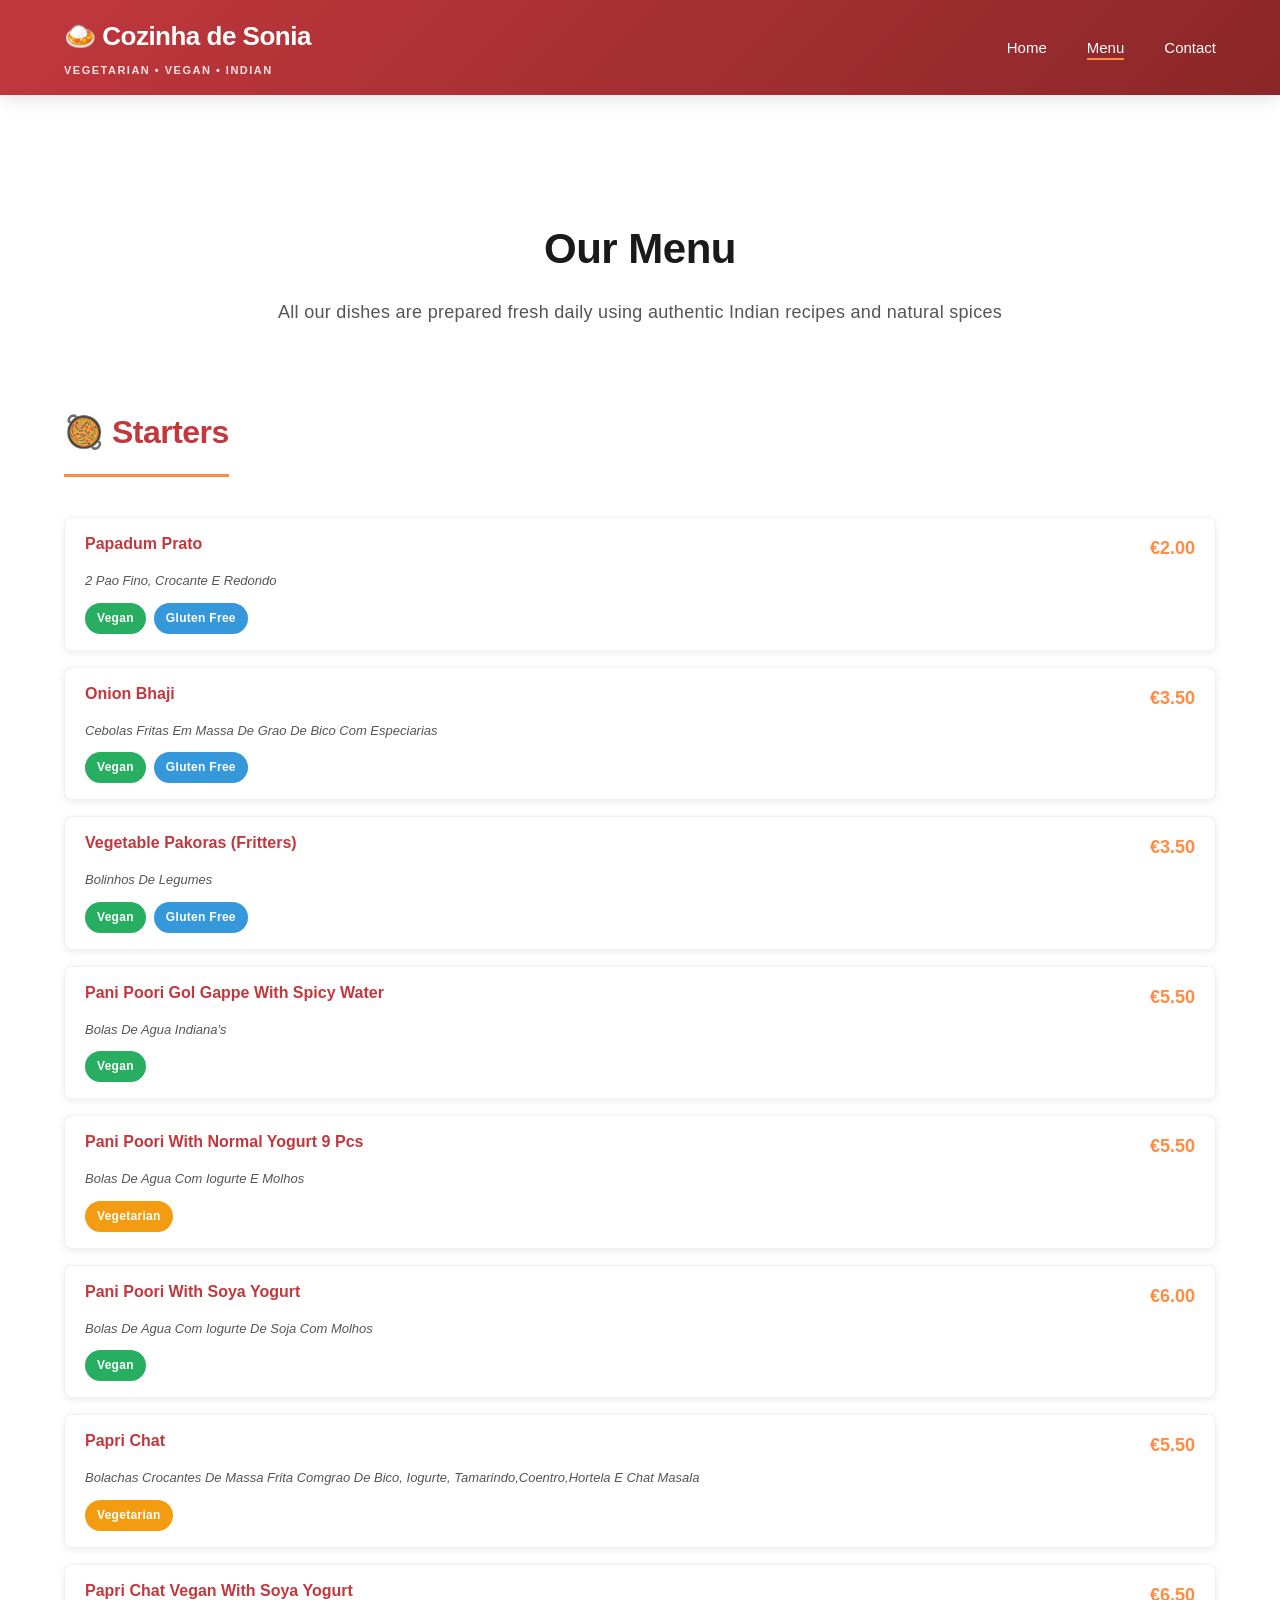
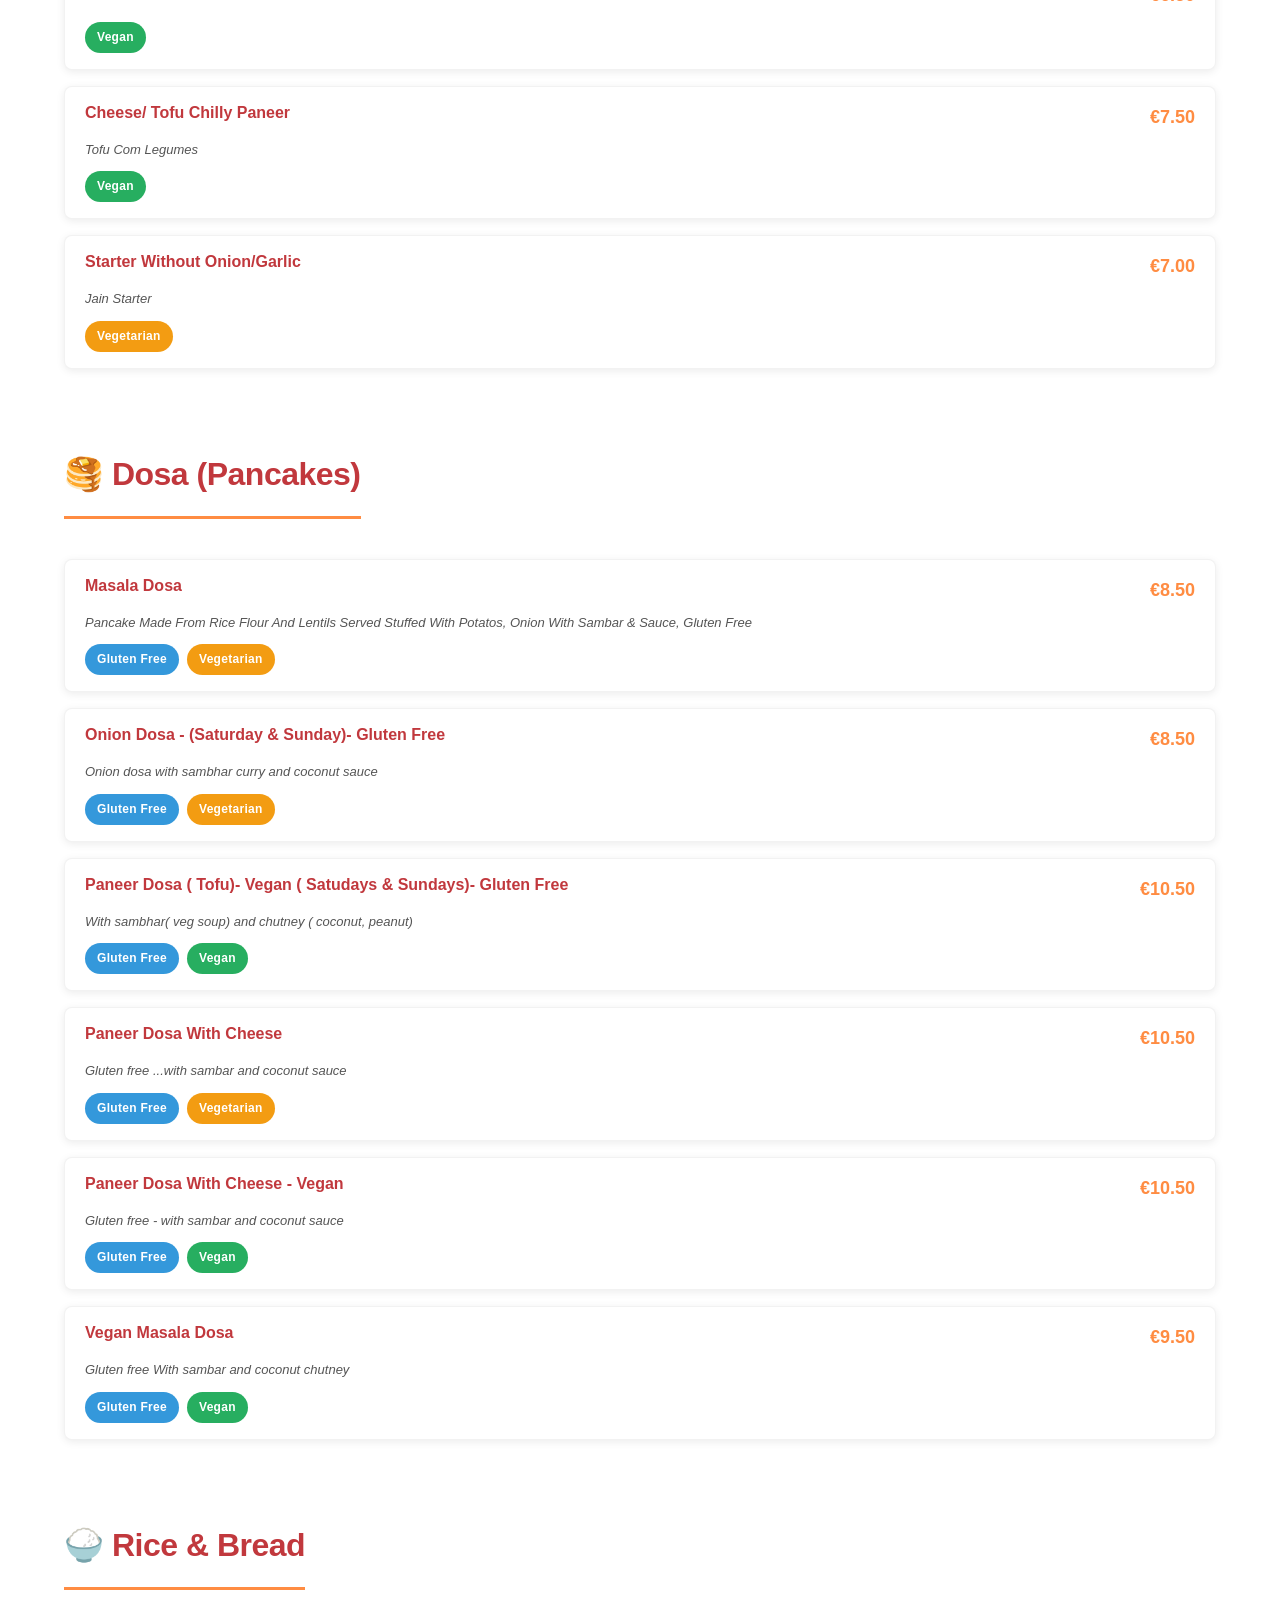
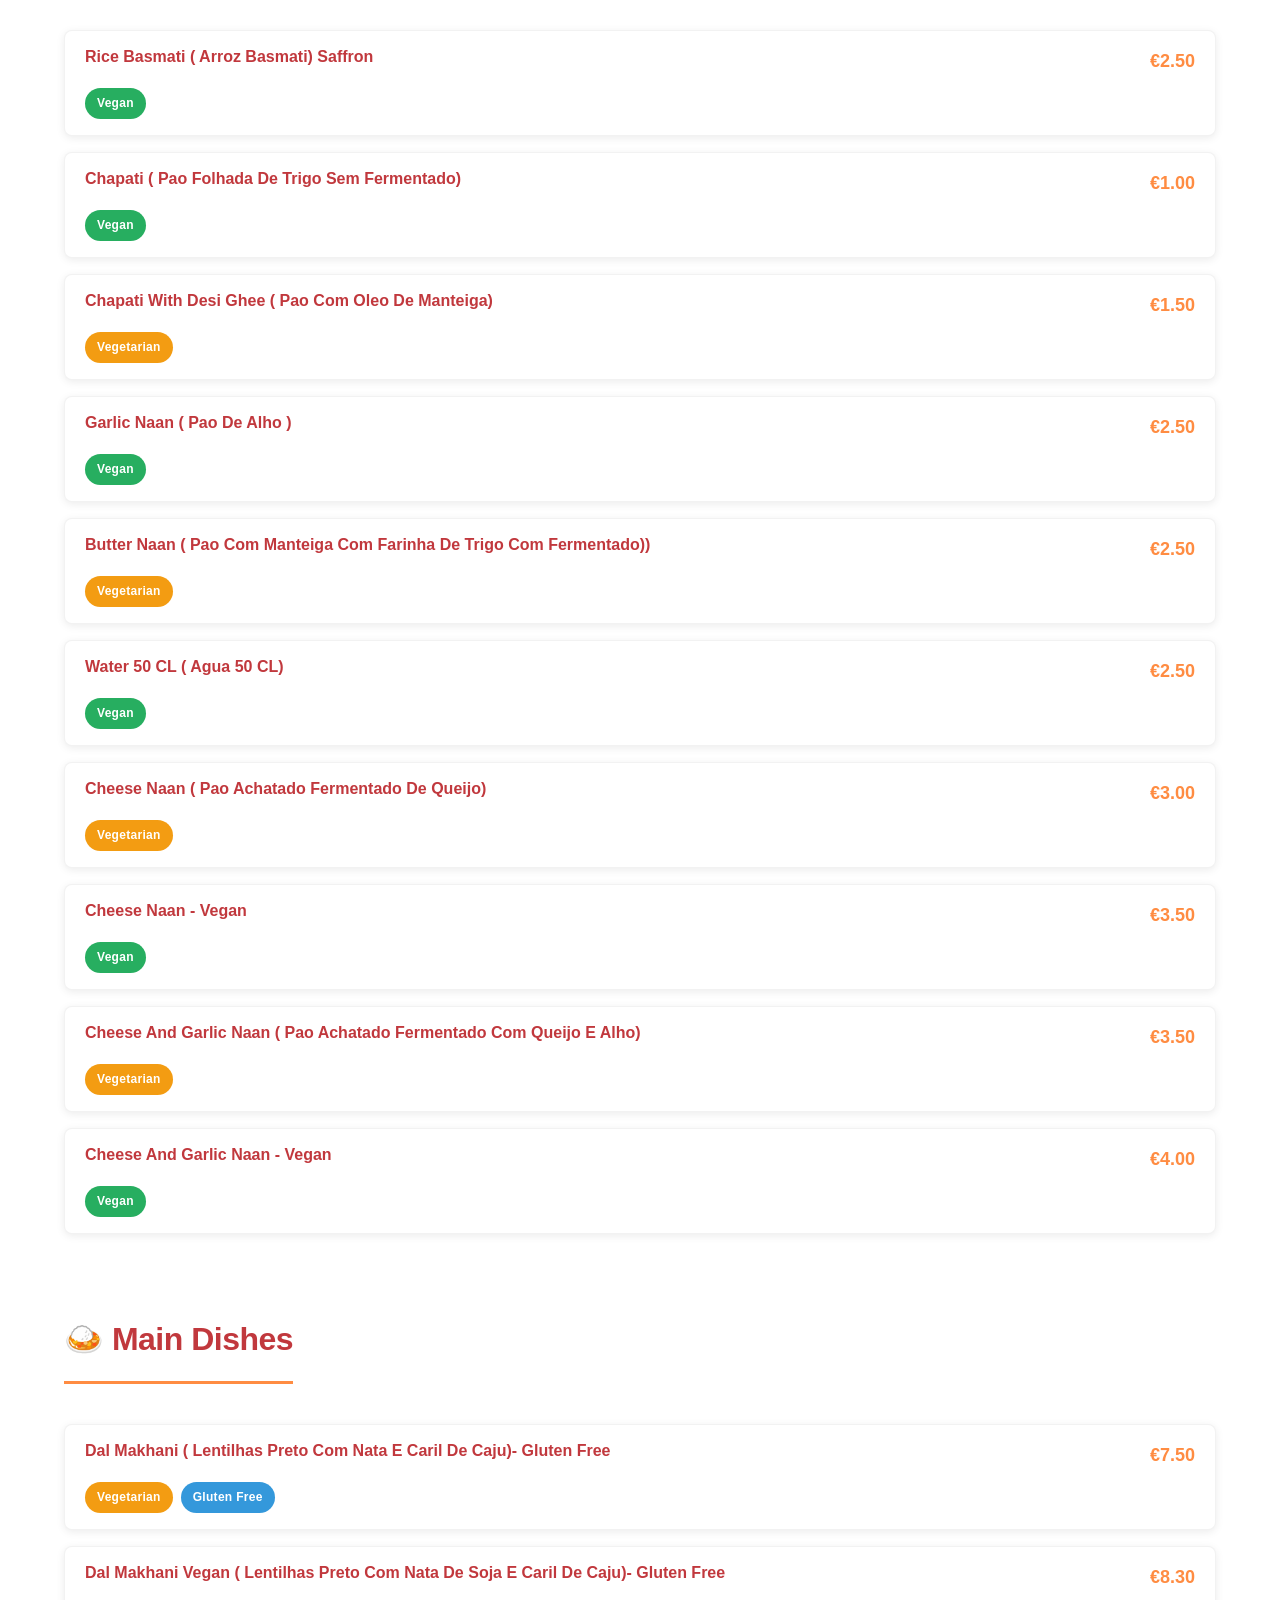
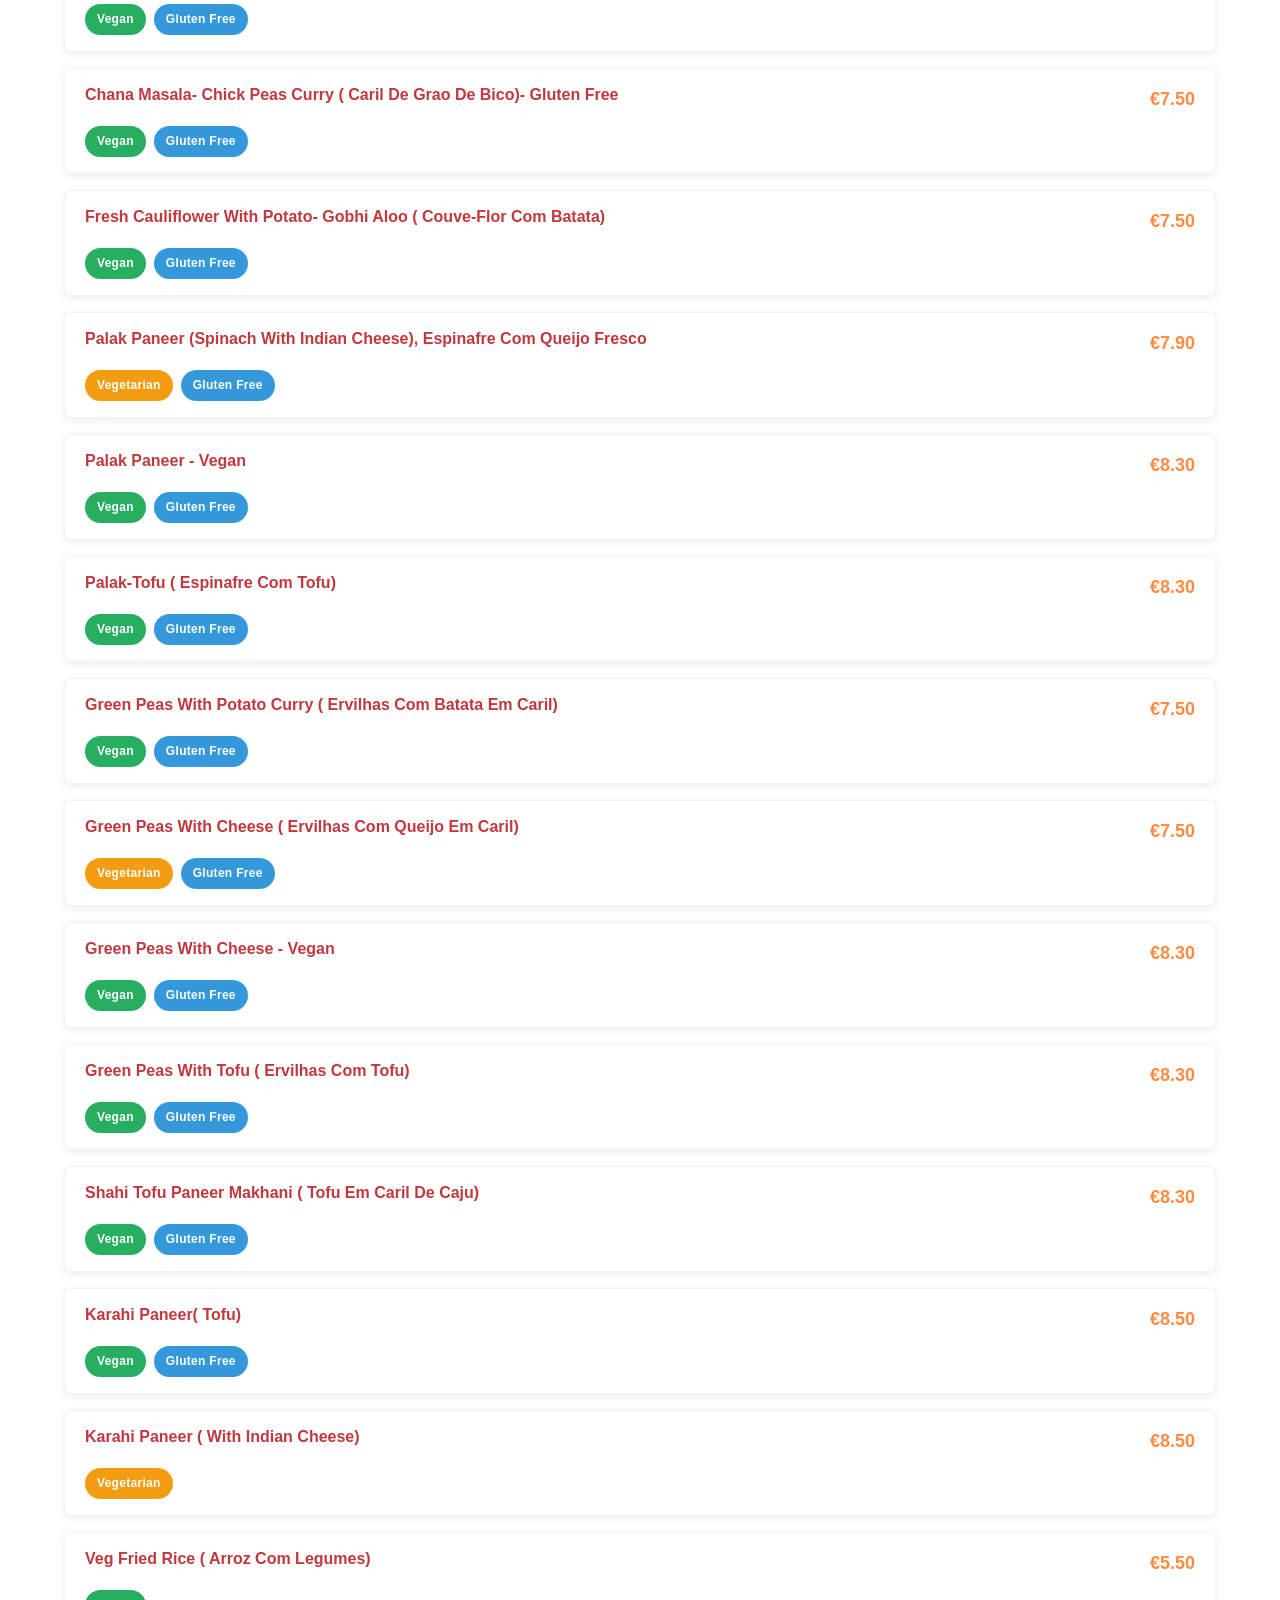
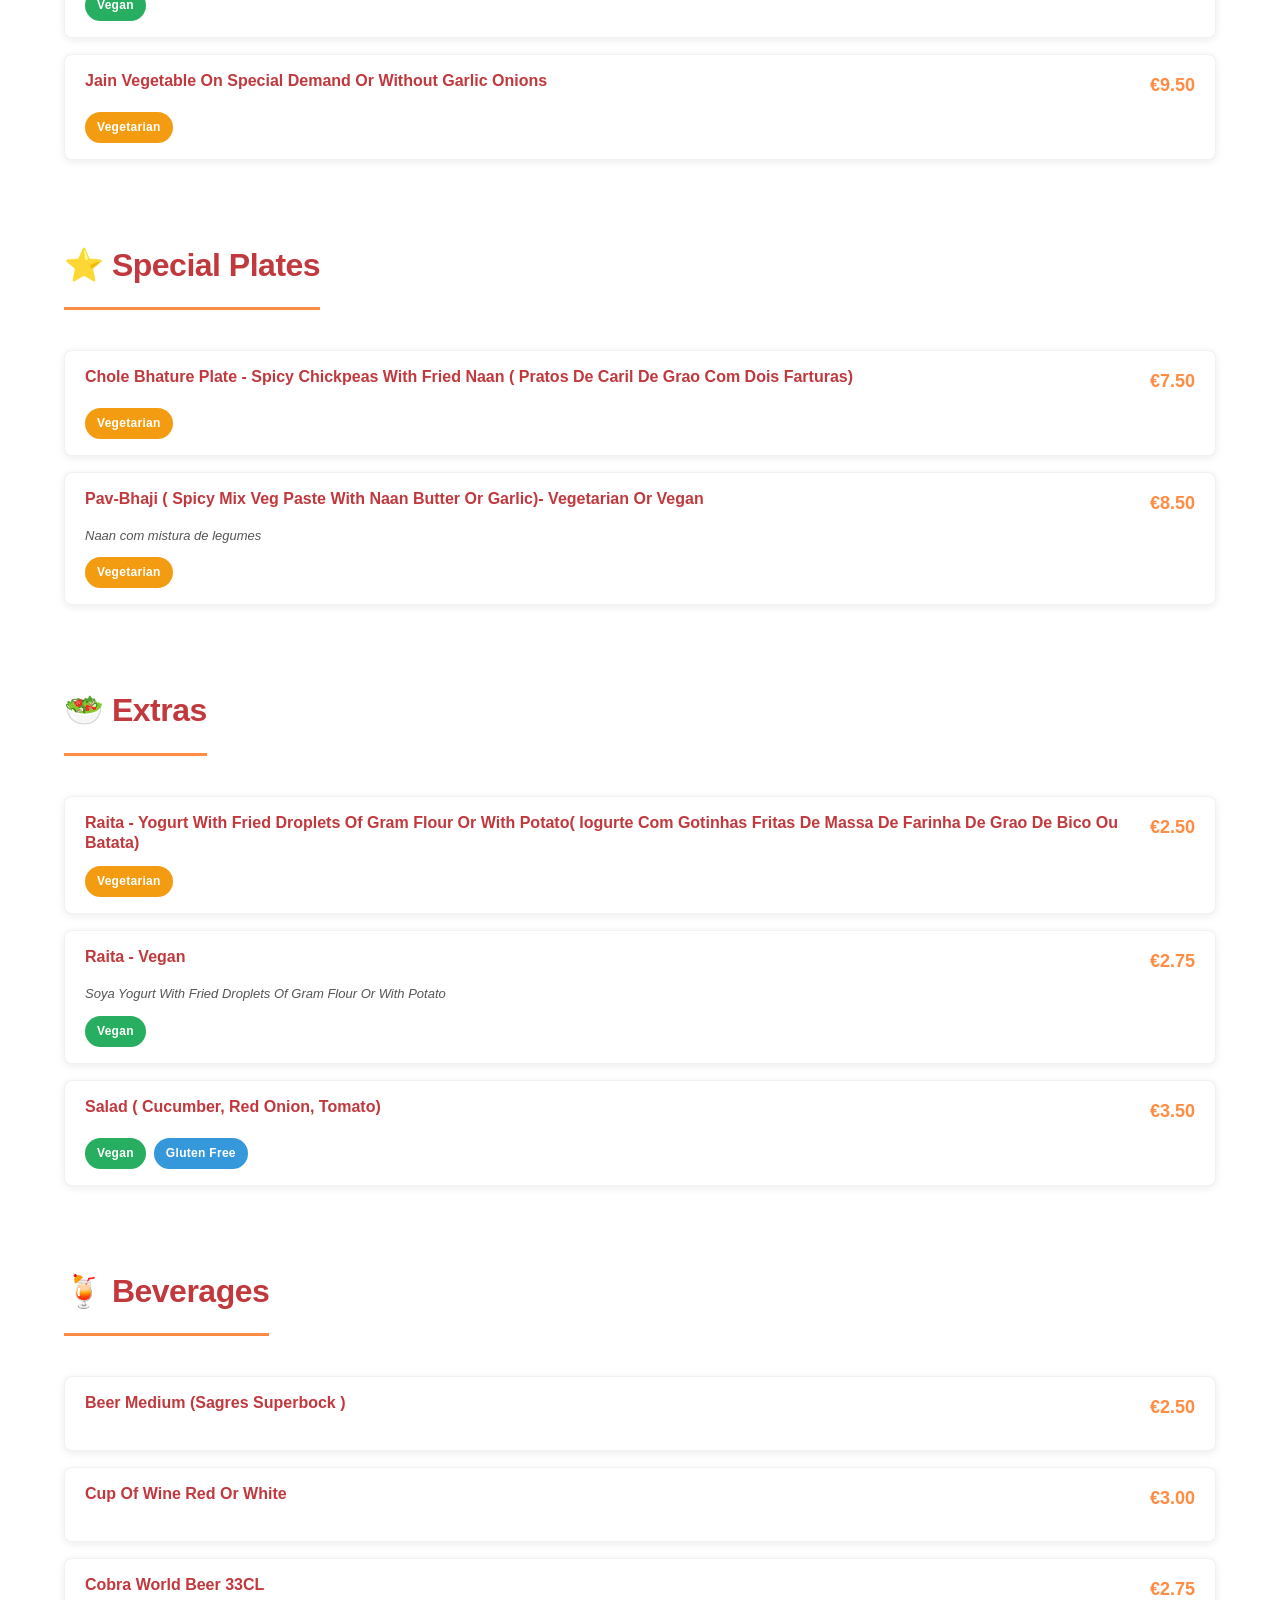
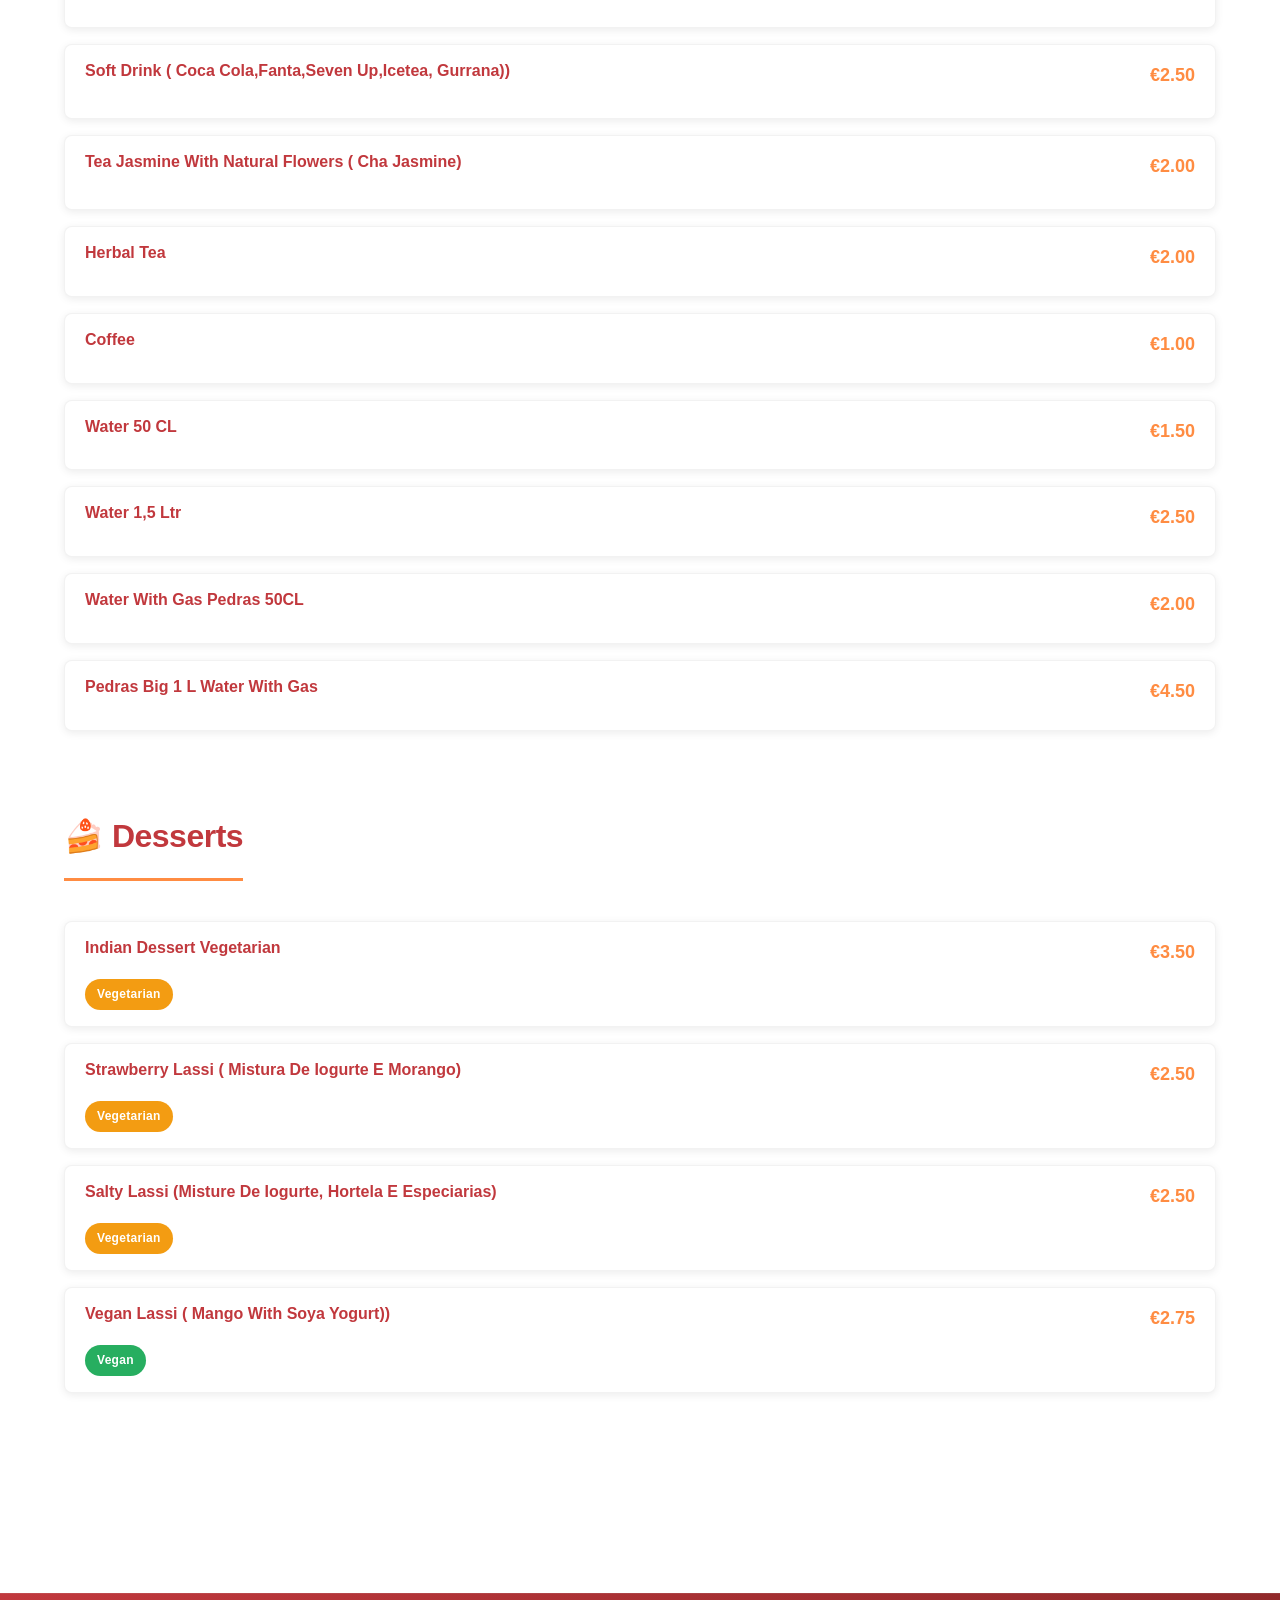
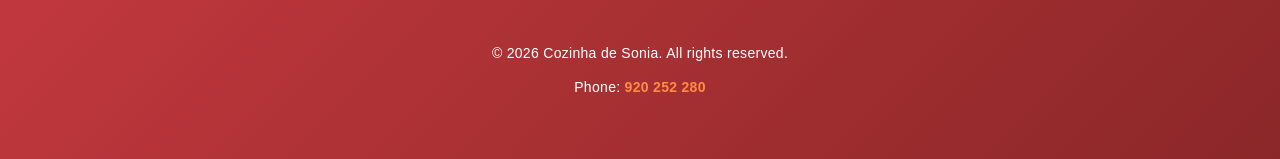
==== menu.html @ bbcf9645 "Initial commit: Cozinha de Sonia restaurant website" ====
<!DOCTYPE html>
<html lang="en">
<head>
    <meta charset="UTF-8">
    <meta name="viewport" content="width=device-width, initial-scale=1.0">
    <title>Menu - Cozinha de Sonia</title>
    <link rel="stylesheet" href="styles.css">
</head>
<body>
    <!-- Navigation -->
    <nav class="navbar">
        <div class="container">
            <div class="navbar-brand">
                <h1>🍛 Cozinha de Sonia</h1>
                <p class="tagline">Vegetarian • Vegan • Indian</p>
            </div>
            <ul class="nav-links">
                <li><a href="index.html">Home</a></li>
                <li><a href="menu.html" class="active">Menu</a></li>
                <li><a href="index.html#contact">Contact</a></li>
            </ul>
        </div>
    </nav>

    <!-- Menu Section -->
    <section class="menu-section">
        <div class="container">
            <h2>Our Menu</h2>
            <p class="menu-intro">All our dishes are prepared fresh daily using authentic Indian recipes and natural spices</p>

            <!-- Starters -->
            <div class="menu-category">
                <h3 class="category-title">🥘 Starters</h3>
                <div class="menu-items">
                    <div class="menu-item">
                        <div class="item-header">
                            <h4>Papadum Prato</h4>
                            <span class="price">€2.00</span>
                        </div>
                        <p class="description">2 Pao Fino, Crocante E Redondo</p>
                        <div class="diet-tags">
                            <span class="vegan">Vegan</span>
                            <span class="gluten">Gluten Free</span>
                        </div>
                    </div>

                    <div class="menu-item">
                        <div class="item-header">
                            <h4>Onion Bhaji</h4>
                            <span class="price">€3.50</span>
                        </div>
                        <p class="description">Cebolas Fritas Em Massa De Grao De Bico Com Especiarias</p>
                        <div class="diet-tags">
                            <span class="vegan">Vegan</span>
                            <span class="gluten">Gluten Free</span>
                        </div>
                    </div>

                    <div class="menu-item">
                        <div class="item-header">
                            <h4>Vegetable Pakoras (Fritters)</h4>
                            <span class="price">€3.50</span>
                        </div>
                        <p class="description">Bolinhos De Legumes</p>
                        <div class="diet-tags">
                            <span class="vegan">Vegan</span>
                            <span class="gluten">Gluten Free</span>
                        </div>
                    </div>

                    <div class="menu-item">
                        <div class="item-header">
                            <h4>Pani Poori Gol Gappe With Spicy Water</h4>
                            <span class="price">€5.50</span>
                        </div>
                        <p class="description">Bolas De Agua Indiana's</p>
                        <div class="diet-tags">
                            <span class="vegan">Vegan</span>
                        </div>
                    </div>

                    <div class="menu-item">
                        <div class="item-header">
                            <h4>Pani Poori With Normal Yogurt 9 Pcs</h4>
                            <span class="price">€5.50</span>
                        </div>
                        <p class="description">Bolas De Agua Com Iogurte E Molhos</p>
                        <div class="diet-tags">
                            <span class="vegetarian">Vegetarian</span>
                        </div>
                    </div>

                    <div class="menu-item">
                        <div class="item-header">
                            <h4>Pani Poori With Soya Yogurt</h4>
                            <span class="price">€6.00</span>
                        </div>
                        <p class="description">Bolas De Agua Com Iogurte De Soja Com Molhos</p>
                        <div class="diet-tags">
                            <span class="vegan">Vegan</span>
                        </div>
                    </div>

                    <div class="menu-item">
                        <div class="item-header">
                            <h4>Papri Chat</h4>
                            <span class="price">€5.50</span>
                        </div>
                        <p class="description">Bolachas Crocantes De Massa Frita Comgrao De Bico, Iogurte, Tamarindo,Coentro,Hortela E Chat Masala</p>
                        <div class="diet-tags">
                            <span class="vegetarian">Vegetarian</span>
                        </div>
                    </div>

                    <div class="menu-item">
                        <div class="item-header">
                            <h4>Papri Chat Vegan With Soya Yogurt</h4>
                            <span class="price">€6.50</span>
                        </div>
                        <p class="description"></p>
                        <div class="diet-tags">
                            <span class="vegan">Vegan</span>
                        </div>
                    </div>

                    <div class="menu-item">
                        <div class="item-header">
                            <h4>Cheese/ Tofu Chilly Paneer</h4>
                            <span class="price">€7.50</span>
                        </div>
                        <p class="description">Tofu Com Legumes</p>
                        <div class="diet-tags">
                            <span class="vegan">Vegan</span>
                        </div>
                    </div>

                    <div class="menu-item">
                        <div class="item-header">
                            <h4>Starter Without Onion/Garlic</h4>
                            <span class="price">€7.00</span>
                        </div>
                        <p class="description">Jain Starter</p>
                        <div class="diet-tags">
                            <span class="vegetarian">Vegetarian</span>
                        </div>
                    </div>
                </div>
            </div>

            <!-- Dosa Section -->
            <div class="menu-category">
                <h3 class="category-title">🥞 Dosa (Pancakes)</h3>
                <div class="menu-items">
                    <div class="menu-item">
                        <div class="item-header">
                            <h4>Masala Dosa</h4>
                            <span class="price">€8.50</span>
                        </div>
                        <p class="description">Pancake Made From Rice Flour And Lentils Served Stuffed With Potatos, Onion With Sambar & Sauce, Gluten Free</p>
                        <div class="diet-tags">
                            <span class="gluten">Gluten Free</span>
                            <span class="vegetarian">Vegetarian</span>
                        </div>
                    </div>

                    <div class="menu-item">
                        <div class="item-header">
                            <h4>Onion Dosa - (Saturday & Sunday)- Gluten Free</h4>
                            <span class="price">€8.50</span>
                        </div>
                        <p class="description">Onion dosa with sambhar curry and coconut sauce</p>
                        <div class="diet-tags">
                            <span class="gluten">Gluten Free</span>
                            <span class="vegetarian">Vegetarian</span>
                        </div>
                    </div>

                    <div class="menu-item">
                        <div class="item-header">
                            <h4>Paneer Dosa ( Tofu)- Vegan ( Satudays & Sundays)- Gluten Free</h4>
                            <span class="price">€10.50</span>
                        </div>
                        <p class="description">With sambhar( veg soup) and chutney ( coconut, peanut)</p>
                        <div class="diet-tags">
                            <span class="gluten">Gluten Free</span>
                            <span class="vegan">Vegan</span>
                        </div>
                    </div>

                    <div class="menu-item">
                        <div class="item-header">
                            <h4>Paneer Dosa With Cheese</h4>
                            <span class="price">€10.50</span>
                        </div>
                        <p class="description">Gluten free ...with sambar and coconut sauce</p>
                        <div class="diet-tags">
                            <span class="gluten">Gluten Free</span>
                            <span class="vegetarian">Vegetarian</span>
                        </div>
                    </div>

                    <div class="menu-item">
                        <div class="item-header">
                            <h4>Paneer Dosa With Cheese - Vegan</h4>
                            <span class="price">€10.50</span>
                        </div>
                        <p class="description">Gluten free - with sambar and coconut sauce</p>
                        <div class="diet-tags">
                            <span class="gluten">Gluten Free</span>
                            <span class="vegan">Vegan</span>
                        </div>
                    </div>

                    <div class="menu-item">
                        <div class="item-header">
                            <h4>Vegan Masala Dosa</h4>
                            <span class="price">€9.50</span>
                        </div>
                        <p class="description">Gluten free With sambar and coconut chutney</p>
                        <div class="diet-tags">
                            <span class="gluten">Gluten Free</span>
                            <span class="vegan">Vegan</span>
                        </div>
                    </div>
                </div>
            </div>

            <!-- Rice & Bread -->
            <div class="menu-category">
                <h3 class="category-title">🍚 Rice & Bread</h3>
                <div class="menu-items">
                    <div class="menu-item">
                        <div class="item-header">
                            <h4>Rice Basmati ( Arroz Basmati) Saffron</h4>
                            <span class="price">€2.50</span>
                        </div>
                        <p class="description"></p>
                        <div class="diet-tags">
                            <span class="vegan">Vegan</span>
                        </div>
                    </div>

                    <div class="menu-item">
                        <div class="item-header">
                            <h4>Chapati ( Pao Folhada De Trigo Sem Fermentado)</h4>
                            <span class="price">€1.00</span>
                        </div>
                        <p class="description"></p>
                        <div class="diet-tags">
                            <span class="vegan">Vegan</span>
                        </div>
                    </div>

                    <div class="menu-item">
                        <div class="item-header">
                            <h4>Chapati With Desi Ghee ( Pao Com Oleo De Manteiga)</h4>
                            <span class="price">€1.50</span>
                        </div>
                        <p class="description"></p>
                        <div class="diet-tags">
                            <span class="vegetarian">Vegetarian</span>
                        </div>
                    </div>

                    <div class="menu-item">
                        <div class="item-header">
                            <h4>Garlic Naan ( Pao De Alho )</h4>
                            <span class="price">€2.50</span>
                        </div>
                        <p class="description"></p>
                        <div class="diet-tags">
                            <span class="vegan">Vegan</span>
                        </div>
                    </div>

                    <div class="menu-item">
                        <div class="item-header">
                            <h4>Butter Naan ( Pao Com Manteiga Com Farinha De Trigo Com Fermentado))</h4>
                            <span class="price">€2.50</span>
                        </div>
                        <p class="description"></p>
                        <div class="diet-tags">
                            <span class="vegetarian">Vegetarian</span>
                        </div>
                    </div>

                    <div class="menu-item">
                        <div class="item-header">
                            <h4>Water 50 CL ( Agua 50 CL)</h4>
                            <span class="price">€2.50</span>
                        </div>
                        <p class="description"></p>
                        <div class="diet-tags">
                            <span class="vegan">Vegan</span>
                        </div>
                    </div>

                    <div class="menu-item">
                        <div class="item-header">
                            <h4>Cheese Naan ( Pao Achatado Fermentado De Queijo)</h4>
                            <span class="price">€3.00</span>
                        </div>
                        <p class="description"></p>
                        <div class="diet-tags">
                            <span class="vegetarian">Vegetarian</span>
                        </div>
                    </div>

                    <div class="menu-item">
                        <div class="item-header">
                            <h4>Cheese Naan - Vegan</h4>
                            <span class="price">€3.50</span>
                        </div>
                        <p class="description"></p>
                        <div class="diet-tags">
                            <span class="vegan">Vegan</span>
                        </div>
                    </div>

                    <div class="menu-item">
                        <div class="item-header">
                            <h4>Cheese And Garlic Naan ( Pao Achatado Fermentado Com Queijo E Alho)</h4>
                            <span class="price">€3.50</span>
                        </div>
                        <p class="description"></p>
                        <div class="diet-tags">
                            <span class="vegetarian">Vegetarian</span>
                        </div>
                    </div>

                    <div class="menu-item">
                        <div class="item-header">
                            <h4>Cheese And Garlic Naan - Vegan</h4>
                            <span class="price">€4.00</span>
                        </div>
                        <p class="description"></p>
                        <div class="diet-tags">
                            <span class="vegan">Vegan</span>
                        </div>
                    </div>
                </div>
            </div>

            <!-- Main Dishes -->
            <div class="menu-category">
                <h3 class="category-title">🍛 Main Dishes</h3>
                <div class="menu-items">
                    <div class="menu-item">
                        <div class="item-header">
                            <h4>Dal Makhani ( Lentilhas Preto Com Nata E Caril De Caju)- Gluten Free</h4>
                            <span class="price">€7.50</span>
                        </div>
                        <p class="description"></p>
                        <div class="diet-tags">
                            <span class="vegetarian">Vegetarian</span>
                            <span class="gluten">Gluten Free</span>
                        </div>
                    </div>

                    <div class="menu-item">
                        <div class="item-header">
                            <h4>Dal Makhani Vegan ( Lentilhas Preto Com Nata De Soja E Caril De Caju)- Gluten Free</h4>
                            <span class="price">€8.30</span>
                        </div>
                        <p class="description"></p>
                        <div class="diet-tags">
                            <span class="vegan">Vegan</span>
                            <span class="gluten">Gluten Free</span>
                        </div>
                    </div>

                    <div class="menu-item">
                        <div class="item-header">
                            <h4>Chana Masala- Chick Peas Curry ( Caril De Grao De Bico)- Gluten Free</h4>
                            <span class="price">€7.50</span>
                        </div>
                        <p class="description"></p>
                        <div class="diet-tags">
                            <span class="vegan">Vegan</span>
                            <span class="gluten">Gluten Free</span>
                        </div>
                    </div>

                    <div class="menu-item">
                        <div class="item-header">
                            <h4>Fresh Cauliflower With Potato- Gobhi Aloo ( Couve-Flor Com Batata)</h4>
                            <span class="price">€7.50</span>
                        </div>
                        <p class="description"></p>
                        <div class="diet-tags">
                            <span class="vegan">Vegan</span>
                            <span class="gluten">Gluten Free</span>
                        </div>
                    </div>

                    <div class="menu-item">
                        <div class="item-header">
                            <h4>Palak Paneer (Spinach With Indian Cheese), Espinafre Com Queijo Fresco</h4>
                            <span class="price">€7.90</span>
                        </div>
                        <p class="description"></p>
                        <div class="diet-tags">
                            <span class="vegetarian">Vegetarian</span>
                            <span class="gluten">Gluten Free</span>
                        </div>
                    </div>

                    <div class="menu-item">
                        <div class="item-header">
                            <h4>Palak Paneer - Vegan</h4>
                            <span class="price">€8.30</span>
                        </div>
                        <p class="description"></p>
                        <div class="diet-tags">
                            <span class="vegan">Vegan</span>
                            <span class="gluten">Gluten Free</span>
                        </div>
                    </div>

                    <div class="menu-item">
                        <div class="item-header">
                            <h4>Palak-Tofu ( Espinafre Com Tofu)</h4>
                            <span class="price">€8.30</span>
                        </div>
                        <p class="description"></p>
                        <div class="diet-tags">
                            <span class="vegan">Vegan</span>
                            <span class="gluten">Gluten Free</span>
                        </div>
                    </div>

                    <div class="menu-item">
                        <div class="item-header">
                            <h4>Green Peas With Potato Curry ( Ervilhas Com Batata Em Caril)</h4>
                            <span class="price">€7.50</span>
                        </div>
                        <p class="description"></p>
                        <div class="diet-tags">
                            <span class="vegan">Vegan</span>
                            <span class="gluten">Gluten Free</span>
                        </div>
                    </div>

                    <div class="menu-item">
                        <div class="item-header">
                            <h4>Green Peas With Cheese ( Ervilhas Com Queijo Em Caril)</h4>
                            <span class="price">€7.50</span>
                        </div>
                        <p class="description"></p>
                        <div class="diet-tags">
                            <span class="vegetarian">Vegetarian</span>
                            <span class="gluten">Gluten Free</span>
                        </div>
                    </div>

                    <div class="menu-item">
                        <div class="item-header">
                            <h4>Green Peas With Cheese - Vegan</h4>
                            <span class="price">€8.30</span>
                        </div>
                        <p class="description"></p>
                        <div class="diet-tags">
                            <span class="vegan">Vegan</span>
                            <span class="gluten">Gluten Free</span>
                        </div>
                    </div>

                    <div class="menu-item">
                        <div class="item-header">
                            <h4>Green Peas With Tofu ( Ervilhas Com Tofu)</h4>
                            <span class="price">€8.30</span>
                        </div>
                        <p class="description"></p>
                        <div class="diet-tags">
                            <span class="vegan">Vegan</span>
                            <span class="gluten">Gluten Free</span>
                        </div>
                    </div>

                    <div class="menu-item">
                        <div class="item-header">
                            <h4>Shahi Tofu Paneer Makhani ( Tofu Em Caril De Caju)</h4>
                            <span class="price">€8.30</span>
                        </div>
                        <p class="description"></p>
                        <div class="diet-tags">
                            <span class="vegan">Vegan</span>
                            <span class="gluten">Gluten Free</span>
                        </div>
                    </div>

                    <div class="menu-item">
                        <div class="item-header">
                            <h4>Karahi Paneer( Tofu)</h4>
                            <span class="price">€8.50</span>
                        </div>
                        <p class="description"></p>
                        <div class="diet-tags">
                            <span class="vegan">Vegan</span>
                            <span class="gluten">Gluten Free</span>
                        </div>
                    </div>

                    <div class="menu-item">
                        <div class="item-header">
                            <h4>Karahi Paneer ( With Indian Cheese)</h4>
                            <span class="price">€8.50</span>
                        </div>
                        <p class="description"></p>
                        <div class="diet-tags">
                            <span class="vegetarian">Vegetarian</span>
                        </div>
                    </div>

                    <div class="menu-item">
                        <div class="item-header">
                            <h4>Veg Fried Rice ( Arroz Com Legumes)</h4>
                            <span class="price">€5.50</span>
                        </div>
                        <p class="description"></p>
                        <div class="diet-tags">
                            <span class="vegan">Vegan</span>
                        </div>
                    </div>

                    <div class="menu-item">
                        <div class="item-header">
                            <h4>Jain Vegetable On Special Demand Or Without Garlic Onions</h4>
                            <span class="price">€9.50</span>
                        </div>
                        <p class="description"></p>
                        <div class="diet-tags">
                            <span class="vegetarian">Vegetarian</span>
                        </div>
                    </div>
                </div>
            </div>

            <!-- Special Plates -->
            <div class="menu-category">
                <h3 class="category-title">⭐ Special Plates</h3>
                <div class="menu-items">
                    <div class="menu-item">
                        <div class="item-header">
                            <h4>Chole Bhature Plate - Spicy Chickpeas With Fried Naan ( Pratos De Caril De Grao Com Dois Farturas)</h4>
                            <span class="price">€7.50</span>
                        </div>
                        <p class="description"></p>
                        <div class="diet-tags">
                            <span class="vegetarian">Vegetarian</span>
                        </div>
                    </div>

                    <div class="menu-item">
                        <div class="item-header">
                            <h4>Pav-Bhaji ( Spicy Mix Veg Paste With Naan Butter Or Garlic)- Vegetarian Or Vegan</h4>
                            <span class="price">€8.50</span>
                        </div>
                        <p class="description">Naan com mistura de legumes</p>
                        <div class="diet-tags">
                            <span class="vegetarian">Vegetarian</span>
                        </div>
                    </div>
                </div>
            </div>

            <!-- Extras -->
            <div class="menu-category">
                <h3 class="category-title">🥗 Extras</h3>
                <div class="menu-items">
                    <div class="menu-item">
                        <div class="item-header">
                            <h4>Raita - Yogurt With Fried Droplets Of Gram Flour Or With Potato( Iogurte Com Gotinhas Fritas De Massa De Farinha De Grao De Bico Ou Batata)</h4>
                            <span class="price">€2.50</span>
                        </div>
                        <p class="description"></p>
                        <div class="diet-tags">
                            <span class="vegetarian">Vegetarian</span>
                        </div>
                    </div>

                    <div class="menu-item">
                        <div class="item-header">
                            <h4>Raita - Vegan</h4>
                            <span class="price">€2.75</span>
                        </div>
                        <p class="description">Soya Yogurt With Fried Droplets Of Gram Flour Or With Potato</p>
                        <div class="diet-tags">
                            <span class="vegan">Vegan</span>
                        </div>
                    </div>

                    <div class="menu-item">
                        <div class="item-header">
                            <h4>Salad ( Cucumber, Red Onion, Tomato)</h4>
                            <span class="price">€3.50</span>
                        </div>
                        <p class="description"></p>
                        <div class="diet-tags">
                            <span class="vegan">Vegan</span>
                            <span class="gluten">Gluten Free</span>
                        </div>
                    </div>
                </div>
            </div>

            <!-- Beverages -->
            <div class="menu-category">
                <h3 class="category-title">🍹 Beverages</h3>
                <div class="menu-items">
                    <div class="menu-item">
                        <div class="item-header">
                            <h4>Beer Medium (Sagres Superbock )</h4>
                            <span class="price">€2.50</span>
                        </div>
                        <p class="description"></p>
                        <div class="diet-tags"></div>
                    </div>

                    <div class="menu-item">
                        <div class="item-header">
                            <h4>Cup Of Wine Red Or White</h4>
                            <span class="price">€3.00</span>
                        </div>
                        <p class="description"></p>
                        <div class="diet-tags"></div>
                    </div>

                    <div class="menu-item">
                        <div class="item-header">
                            <h4>Cobra World Beer 33CL</h4>
                            <span class="price">€2.75</span>
                        </div>
                        <div class="diet-tags"></div>
                    </div>

                    <div class="menu-item">
                        <div class="item-header">
                            <h4>Soft Drink ( Coca Cola,Fanta,Seven Up,Icetea, Gurrana))</h4>
                            <span class="price">€2.50</span>
                        </div>
                        <p class="description"></p>
                        <div class="diet-tags"></div>
                    </div>

                    <div class="menu-item">
                        <div class="item-header">
                            <h4>Tea Jasmine With Natural Flowers ( Cha Jasmine)</h4>
                            <span class="price">€2.00</span>
                        </div>
                        <p class="description"></p>
                        <div class="diet-tags"></div>
                    </div>

                    <div class="menu-item">
                        <div class="item-header">
                            <h4>Herbal Tea</h4>
                            <span class="price">€2.00</span>
                        </div>
                        <div class="diet-tags"></div>
                    </div>

                    <div class="menu-item">
                        <div class="item-header">
                            <h4>Coffee</h4>
                            <span class="price">€1.00</span>
                        </div>
                        <div class="diet-tags"></div>
                    </div>

                    <div class="menu-item">
                        <div class="item-header">
                            <h4>Water 50 CL</h4>
                            <span class="price">€1.50</span>
                        </div>
                        <div class="diet-tags"></div>
                    </div>

                    <div class="menu-item">
                        <div class="item-header">
                            <h4>Water 1,5 Ltr</h4>
                            <span class="price">€2.50</span>
                        </div>
                        <div class="diet-tags"></div>
                    </div>

                    <div class="menu-item">
                        <div class="item-header">
                            <h4>Water With Gas Pedras 50CL</h4>
                            <span class="price">€2.00</span>
                        </div>
                        <div class="diet-tags"></div>
                    </div>

                    <div class="menu-item">
                        <div class="item-header">
                            <h4>Pedras Big 1 L Water With Gas</h4>
                            <span class="price">€4.50</span>
                        </div>
                        <div class="diet-tags"></div>
                    </div>
                </div>
            </div>

            <!-- Desserts -->
            <div class="menu-category">
                <h3 class="category-title">🍰 Desserts</h3>
                <div class="menu-items">
                    <div class="menu-item">
                        <div class="item-header">
                            <h4>Indian Dessert Vegetarian</h4>
                            <span class="price">€3.50</span>
                        </div>
                        <p class="description"></p>
                        <div class="diet-tags">
                            <span class="vegetarian">Vegetarian</span>
                        </div>
                    </div>

                    <div class="menu-item">
                        <div class="item-header">
                            <h4>Strawberry Lassi ( Mistura De Iogurte E Morango)</h4>
                            <span class="price">€2.50</span>
                        </div>
                        <p class="description"></p>
                        <div class="diet-tags">
                            <span class="vegetarian">Vegetarian</span>
                        </div>
                    </div>

                    <div class="menu-item">
                        <div class="item-header">
                            <h4>Salty Lassi (Misture De Iogurte, Hortela E Especiarias)</h4>
                            <span class="price">€2.50</span>
                        </div>
                        <p class="description"></p>
                        <div class="diet-tags">
                            <span class="vegetarian">Vegetarian</span>
                        </div>
                    </div>

                    <div class="menu-item">
                        <div class="item-header">
                            <h4>Vegan Lassi ( Mango With Soya Yogurt))</h4>
                            <span class="price">€2.75</span>
                        </div>
                        <p class="description"></p>
                        <div class="diet-tags">
                            <span class="vegan">Vegan</span>
                        </div>
                    </div>
                </div>
            </div>

        </div>
    </section>

    <!-- Footer -->
    <footer class="footer">
        <div class="container">
            <p>&copy; 2026 Cozinha de Sonia. All rights reserved.</p>
            <p>Phone: <a href="tel:920252280">920 252 280</a></p>
        </div>
    </footer>
</body>
</html>
---- styles.css ----
/* Reset and General Styles */
* {
    margin: 0;
    padding: 0;
    box-sizing: border-box;
}

:root {
    --primary-color: #c1383d;
    --primary-dark: #8b2728;
    --secondary-color: #ff8c42;
    --accent-color: #2ecc71;
    --text-dark: #1a1a1a;
    --text-light: #555;
    --bg-light: #fafafa;
    --bg-dark: #f0f0f0;
    --vegan-color: #27ae60;
    --vegetarian-color: #f39c12;
    --gluten-color: #3498db;
    --white: #ffffff;
    --shadow-sm: 0 2px 8px rgba(0, 0, 0, 0.08);
    --shadow-md: 0 4px 16px rgba(0, 0, 0, 0.12);
    --shadow-lg: 0 8px 24px rgba(0, 0, 0, 0.15);
}

html {
    scroll-behavior: smooth;
}

body {
    font-family: 'Inter', -apple-system, BlinkMacSystemFont, 'Segoe UI', sans-serif;
    color: var(--text-dark);
    line-height: 1.6;
    background: var(--white);
}

.container {
    max-width: 1200px;
    margin: 0 auto;
    padding: 0 24px;
}

/* Navigation Bar */
.navbar {
    background: linear-gradient(135deg, var(--primary-color) 0%, var(--primary-dark) 100%);
    color: var(--white);
    padding: 16px 0;
    position: sticky;
    top: 0;
    z-index: 100;
    box-shadow: var(--shadow-md);
    backdrop-filter: blur(10px);
}

.navbar .container {
    display: flex;
    justify-content: space-between;
    align-items: center;
}

.navbar-brand h1 {
    font-size: 26px;
    font-weight: 700;
    margin-bottom: 4px;
    letter-spacing: -0.5px;
}

.navbar-brand .tagline {
    font-size: 11px;
    font-weight: 600;
    letter-spacing: 1.5px;
    text-transform: uppercase;
    opacity: 0.85;
}

.nav-links {
    display: flex;
    list-style: none;
    gap: 40px;
}

.nav-links a {
    color: var(--white);
    text-decoration: none;
    font-weight: 500;
    font-size: 15px;
    transition: all 0.3s cubic-bezier(0.4, 0, 0.2, 1);
    position: relative;
}

.nav-links a::after {
    content: '';
    position: absolute;
    bottom: -4px;
    left: 0;
    width: 0;
    height: 2px;
    background: var(--secondary-color);
    transition: width 0.3s cubic-bezier(0.4, 0, 0.2, 1);
}

.nav-links a:hover::after,
.nav-links a.active::after {
    width: 100%;
}

/* Hero Section */
.hero {
    background: linear-gradient(135deg, var(--primary-dark) 0%, var(--primary-color) 100%);
    color: var(--white);
    padding: 140px 24px;
    text-align: center;
    margin-bottom: 80px;
    position: relative;
    overflow: hidden;
}

.hero::before {
    content: '';
    position: absolute;
    top: -50%;
    right: -10%;
    width: 500px;
    height: 500px;
    background: radial-gradient(circle, rgba(255, 140, 66, 0.1) 0%, transparent 70%);
    border-radius: 50%;
}

.hero::after {
    content: '';
    position: absolute;
    bottom: -30%;
    left: -5%;
    width: 400px;
    height: 400px;
    background: radial-gradient(circle, rgba(255, 140, 66, 0.08) 0%, transparent 70%);
    border-radius: 50%;
}

.hero-content {
    position: relative;
    z-index: 1;
}

.hero-content h2 {
    font-size: 56px;
    margin-bottom: 16px;
    font-weight: 800;
    letter-spacing: -1px;
    line-height: 1.2;
}

.hero-content p {
    font-size: 20px;
    margin-bottom: 40px;
    opacity: 0.95;
    font-weight: 300;
    letter-spacing: 0.5px;
}

/* Buttons */
.btn {
    display: inline-block;
    padding: 14px 36px;
    border-radius: 8px;
    text-decoration: none;
    font-weight: 600;
    transition: all 0.3s cubic-bezier(0.4, 0, 0.2, 1);
    border: none;
    cursor: pointer;
    font-size: 15px;
    letter-spacing: 0.3px;
    box-shadow: 0 2px 8px rgba(0, 0, 0, 0.12);
}

.btn:hover {
    transform: translateY(-2px);
    box-shadow: var(--shadow-lg);
}

.btn-primary {
    background: linear-gradient(135deg, var(--secondary-color) 0%, #ff7a1f 100%);
    color: var(--white);
}

.btn-primary:hover {
    background: linear-gradient(135deg, #ff7a1f 0%, #ff6a00 100%);
}

.btn-secondary {
    background: linear-gradient(135deg, var(--primary-color) 0%, var(--primary-dark) 100%);
    color: var(--white);
}

.btn-secondary:hover {
    background: linear-gradient(135deg, var(--primary-dark) 0%, #6b1a1f 100%);
}

/* About Section */
.about {
    background: var(--white);
    padding: 120px 0;
    margin-bottom: 80px;
}

.about h2 {
    text-align: center;
    font-size: 42px;
    margin-bottom: 60px;
    color: var(--text-dark);
    font-weight: 800;
    letter-spacing: -0.5px;
}

.about-content {
    display: grid;
    grid-template-columns: 1fr 1fr;
    gap: 60px;
    align-items: center;
}

.about-text p {
    margin-bottom: 24px;
    font-size: 16px;
    line-height: 1.9;
    color: var(--text-light);
}

.about-text p:first-child {
    font-size: 18px;
    font-weight: 600;
    color: var(--primary-color);
}

.about-features {
    display: flex;
    flex-direction: column;
    gap: 20px;
}

.feature {
    background: linear-gradient(135deg, var(--bg-light) 0%, var(--bg-dark) 100%);
    padding: 32px;
    border-radius: 12px;
    text-align: center;
    box-shadow: var(--shadow-sm);
    transition: all 0.3s cubic-bezier(0.4, 0, 0.2, 1);
    border: 1px solid rgba(193, 56, 61, 0.1);
}

.feature:hover {
    transform: translateY(-8px);
    box-shadow: var(--shadow-lg);
    background: linear-gradient(135deg, var(--white) 0%, var(--bg-light) 100%);
    border-color: var(--secondary-color);
}

.feature-icon {
    font-size: 48px;
    display: block;
    margin-bottom: 16px;
}

.feature h3 {
    color: var(--primary-color);
    margin-bottom: 10px;
    font-size: 18px;
    font-weight: 700;
}

.feature p {
    font-size: 14px;
    color: var(--text-light);
    line-height: 1.6;
}

/* Location Section */
.location {
    padding: 120px 0;
    background: linear-gradient(135deg, rgba(193, 56, 61, 0.02) 0%, rgba(255, 140, 66, 0.02) 100%);
}

.location h2 {
    text-align: center;
    font-size: 42px;
    margin-bottom: 60px;
    color: var(--text-dark);
    font-weight: 800;
    letter-spacing: -0.5px;
}

.location-content {
    display: grid;
    grid-template-columns: 1fr 1fr;
    gap: 50px;
    align-items: start;
}

.map-container {
    border-radius: 12px;
    overflow: hidden;
    box-shadow: var(--shadow-lg);
}

.contact-info {
    background: var(--white);
    padding: 48px;
    border-radius: 12px;
    box-shadow: var(--shadow-md);
    border-left: 4px solid var(--secondary-color);
}

.contact-info h3 {
    color: var(--primary-color);
    margin-bottom: 32px;
    font-size: 28px;
    font-weight: 700;
}

.contact-info p {
    margin-bottom: 20px;
    font-size: 16px;
    line-height: 1.9;
    color: var(--text-dark);
}

.contact-info strong {
    color: var(--primary-color);
    font-weight: 600;
}

.contact-info a {
    color: var(--secondary-color);
    text-decoration: none;
    font-weight: 600;
    transition: all 0.3s cubic-bezier(0.4, 0, 0.2, 1);
}

.contact-info a:hover {
    color: var(--primary-color);
    text-decoration: underline;
}

.social-links {
    margin-top: 40px;
}

/* Menu Section */
.menu-section {
    padding: 120px 0;
    background: var(--white);
}

.menu-section > .container > h2 {
    text-align: center;
    font-size: 42px;
    margin-bottom: 16px;
    color: var(--text-dark);
    font-weight: 800;
    letter-spacing: -0.5px;
}

.menu-intro {
    text-align: center;
    color: var(--text-light);
    margin-bottom: 80px;
    font-size: 18px;
    font-weight: 300;
    letter-spacing: 0.3px;
}

.menu-category {
    margin-bottom: 80px;
}

.category-title {
    font-size: 32px;
    color: var(--primary-color);
    margin-bottom: 40px;
    padding-bottom: 16px;
    border-bottom: 3px solid var(--secondary-color);
    display: inline-block;
    font-weight: 700;
    letter-spacing: -0.5px;
}

.menu-items {
    display: grid;
    grid-template-columns: 1fr;
    gap: 16px;
}

.menu-item {
    background: var(--white);
    padding: 16px 20px;
    border-radius: 8px;
    box-shadow: var(--shadow-sm);
    transition: all 0.3s cubic-bezier(0.4, 0, 0.2, 1);
    border: 1px solid rgba(0, 0, 0, 0.05);
}

.menu-item:hover {
    transform: translateY(-6px);
    box-shadow: var(--shadow-lg);
    border-color: var(--secondary-color);
}

.item-header {
    display: flex;
    justify-content: space-between;
    align-items: start;
    margin-bottom: 8px;
    gap: 12px;
}

.item-header h4 {
    flex: 1;
    font-size: 16px;
    color: var(--primary-color);
    margin-right: 10px;
    font-weight: 700;
    line-height: 1.3;
}

.price {
    font-size: 18px;
    font-weight: 800;
    color: var(--secondary-color);
    white-space: nowrap;
}

.description {
    font-size: 13px;
    color: var(--text-light);
    margin-bottom: 12px;
    font-style: italic;
    line-height: 1.5;
}

.diet-tags {
    display: flex;
    gap: 8px;
    flex-wrap: wrap;
}

.diet-tags span {
    font-size: 12px;
    padding: 6px 12px;
    border-radius: 20px;
    font-weight: 600;
    color: var(--white);
    letter-spacing: 0.3px;
}

.vegan {
    background: var(--vegan-color);
}

.vegetarian {
    background: var(--vegetarian-color);
}

.gluten {
    background: var(--gluten-color);
}

/* Footer */
.footer {
    background: linear-gradient(135deg, var(--primary-color) 0%, var(--primary-dark) 100%);
    color: var(--white);
    text-align: center;
    padding: 48px 0;
    margin-top: 0;
    border-top: 1px solid rgba(255, 255, 255, 0.1);
}

.footer p {
    margin-bottom: 12px;
    font-size: 14px;
    font-weight: 300;
    letter-spacing: 0.3px;
}

.footer a {
    color: var(--secondary-color);
    text-decoration: none;
    font-weight: 600;
    transition: all 0.3s cubic-bezier(0.4, 0, 0.2, 1);
}

.footer a:hover {
    color: var(--white);
}

/* Responsive Design */
@media (max-width: 768px) {
    .navbar .container {
        flex-direction: column;
        gap: 16px;
    }

    .nav-links {
        gap: 20px;
        font-size: 14px;
    }

    .navbar-brand h1 {
        font-size: 20px;
    }

    .hero {
        padding: 80px 20px;
    }

    .hero-content h2 {
        font-size: 36px;
    }

    .hero-content p {
        font-size: 16px;
    }

    .about-content {
        grid-template-columns: 1fr;
    }

    .location-content {
        grid-template-columns: 1fr;
    }

    .menu-items {
        grid-template-columns: 1fr;
    }

    .about h2,
    .location h2,
    .menu-section > .container > h2 {
        font-size: 32px;
    }

    .category-title {
        font-size: 24px;
    }

    .contact-info {
        padding: 32px 24px;
    }
}

@media (max-width: 480px) {
    .navbar-brand h1 {
        font-size: 18px;
    }

    .navbar-brand .tagline {
        font-size: 9px;
        letter-spacing: 1px;
    }

    .nav-links {
        gap: 12px;
        font-size: 12px;
    }

    .hero {
        padding: 60px 16px;
        margin-bottom: 50px;
    }

    .hero-content h2 {
        font-size: 26px;
    }

    .hero-content p {
        font-size: 14px;
    }

    .menu-item {
        padding: 20px;
    }

    .item-header {
        flex-direction: column;
    }

    .price {
        margin-top: 8px;
    }

    .about,
    .location,
    .menu-section {
        padding: 60px 0;
    }

    .about h2,
    .location h2,
    .menu-section > .container > h2 {
        font-size: 24px;
        margin-bottom: 40px;
    }

    .category-title {
        font-size: 20px;
    }
}
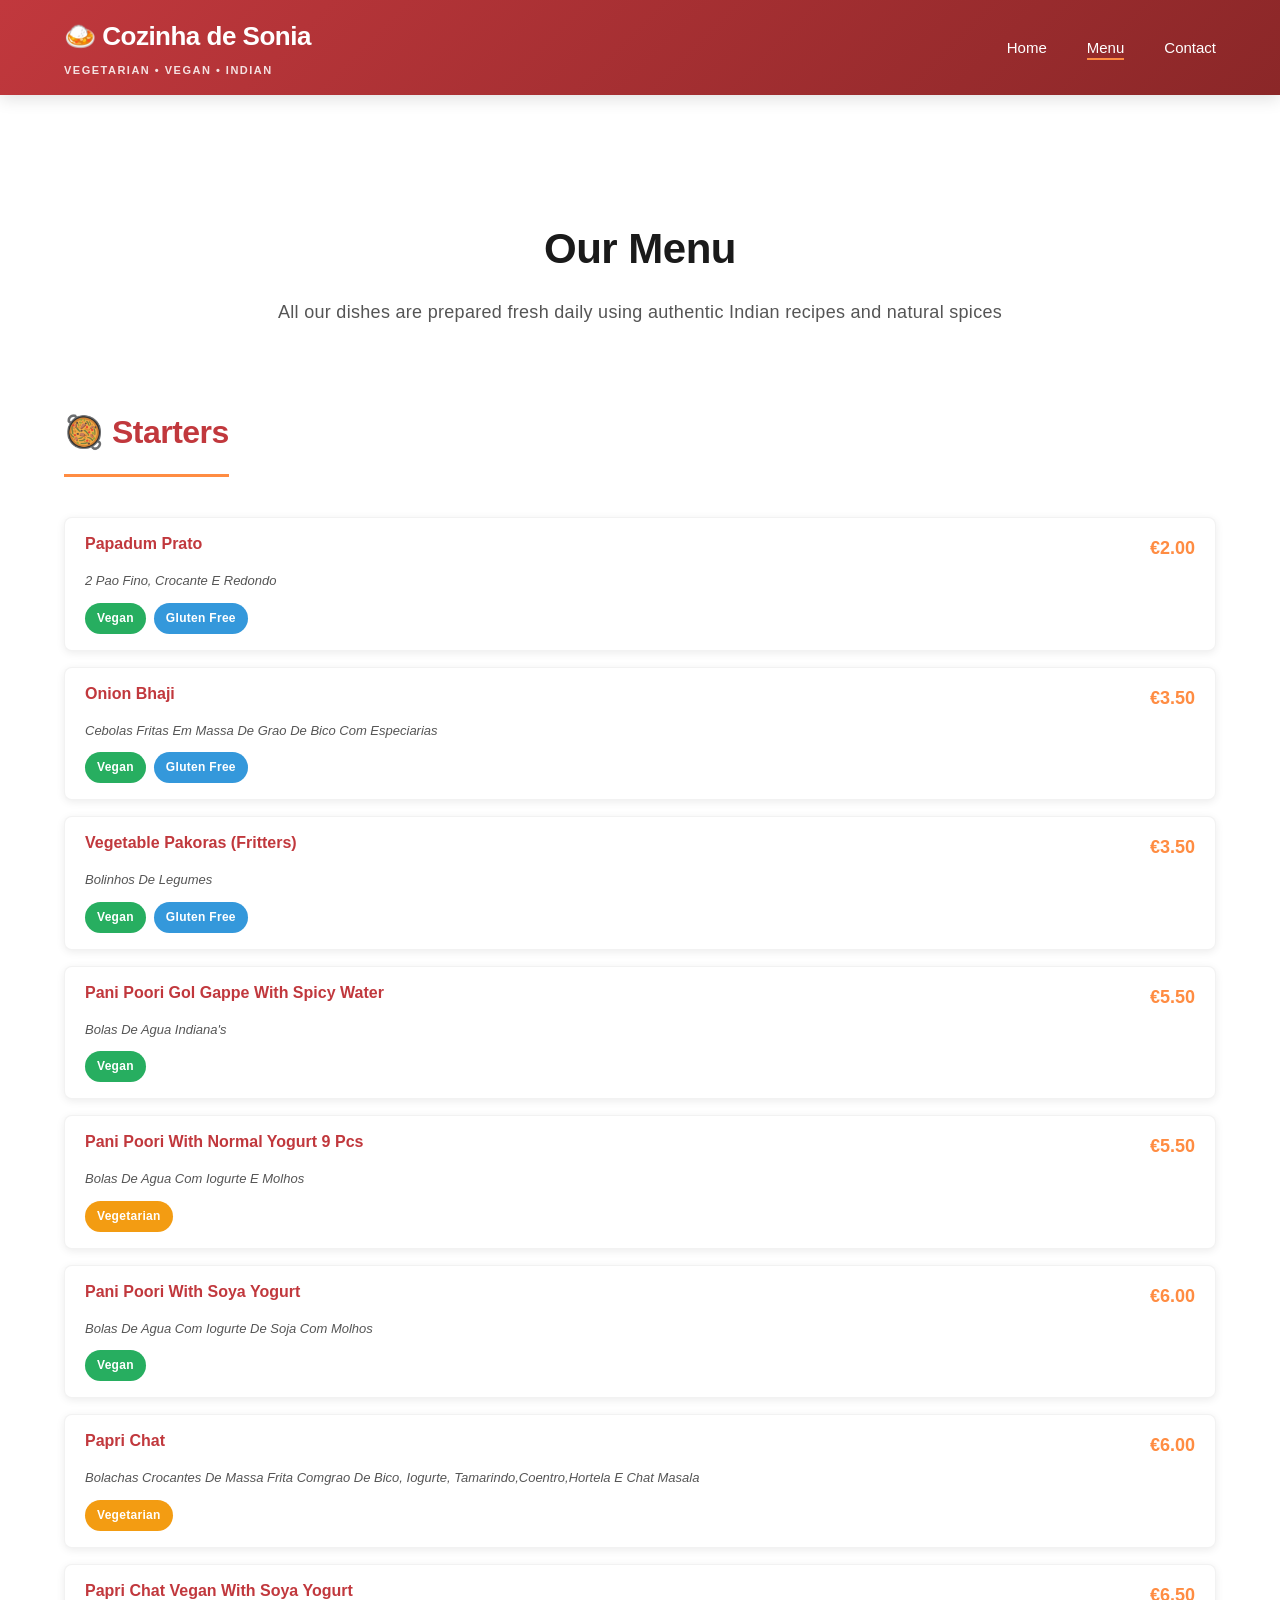
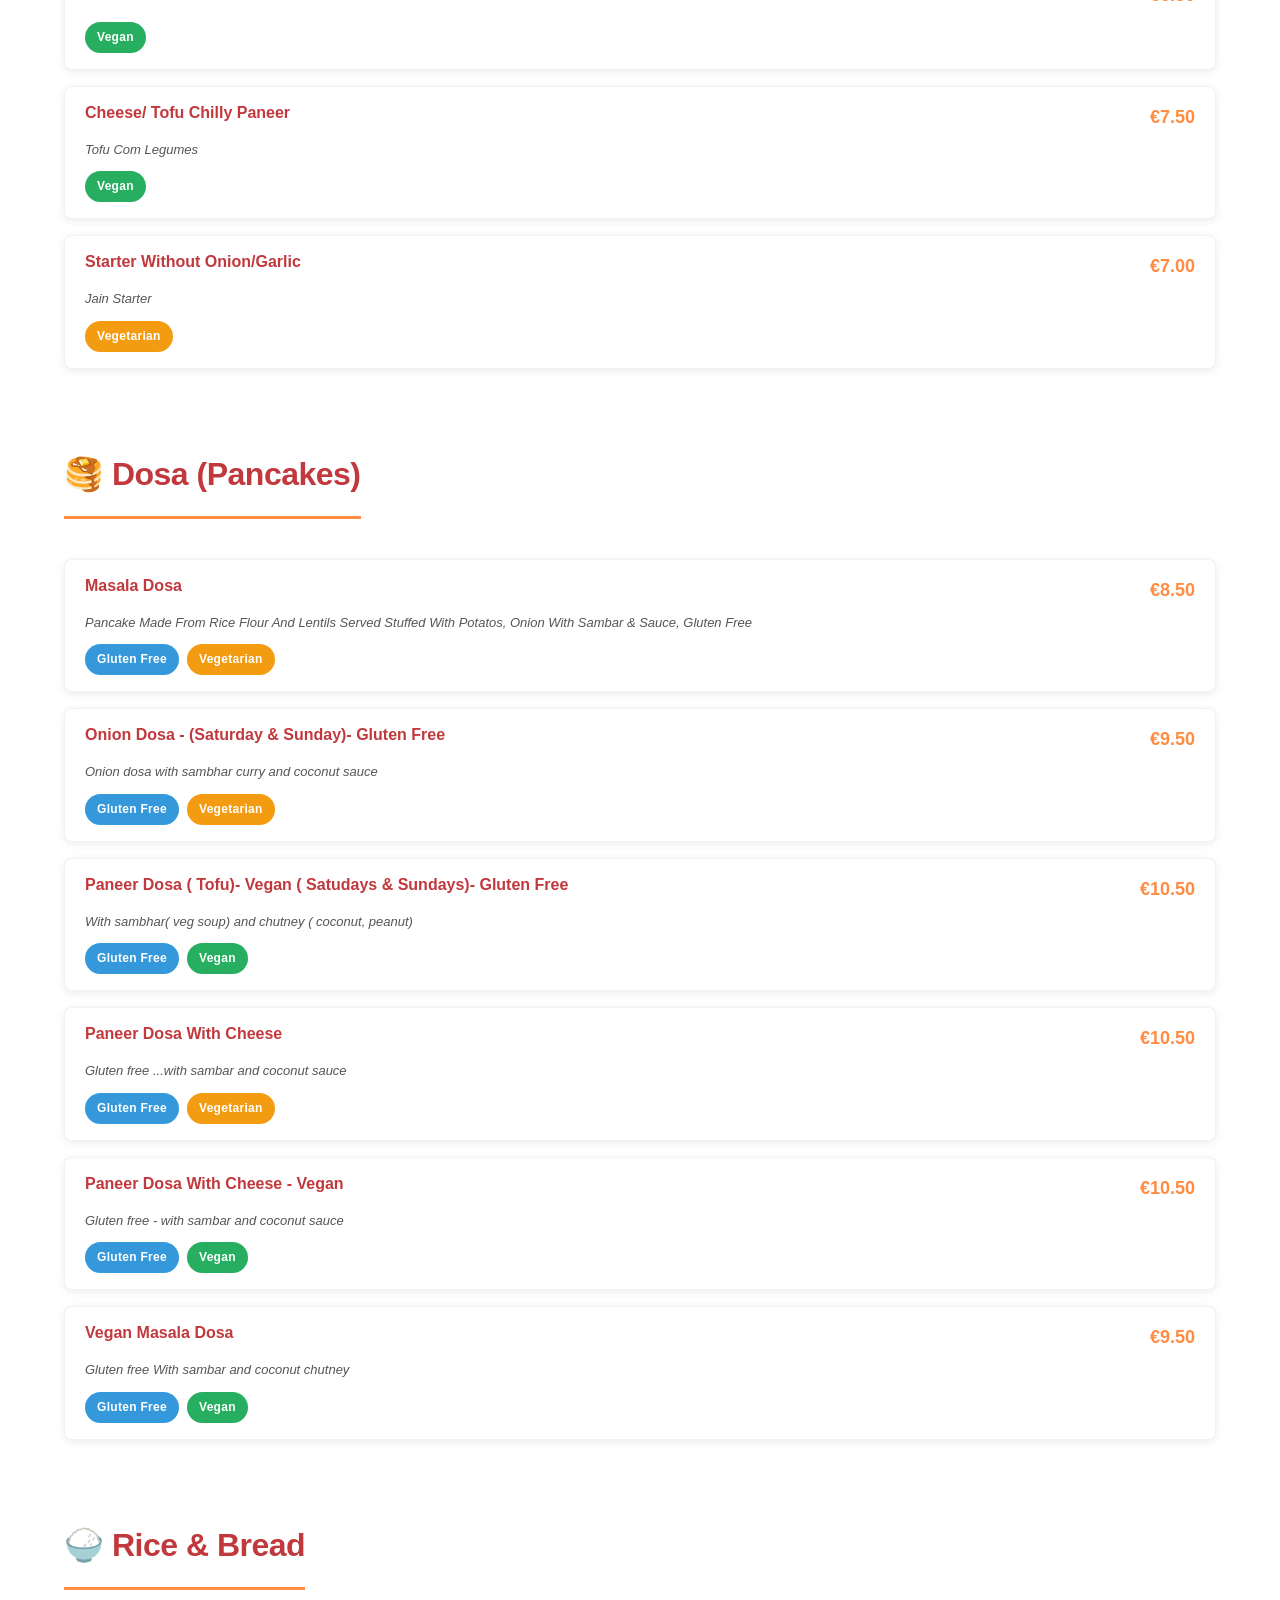
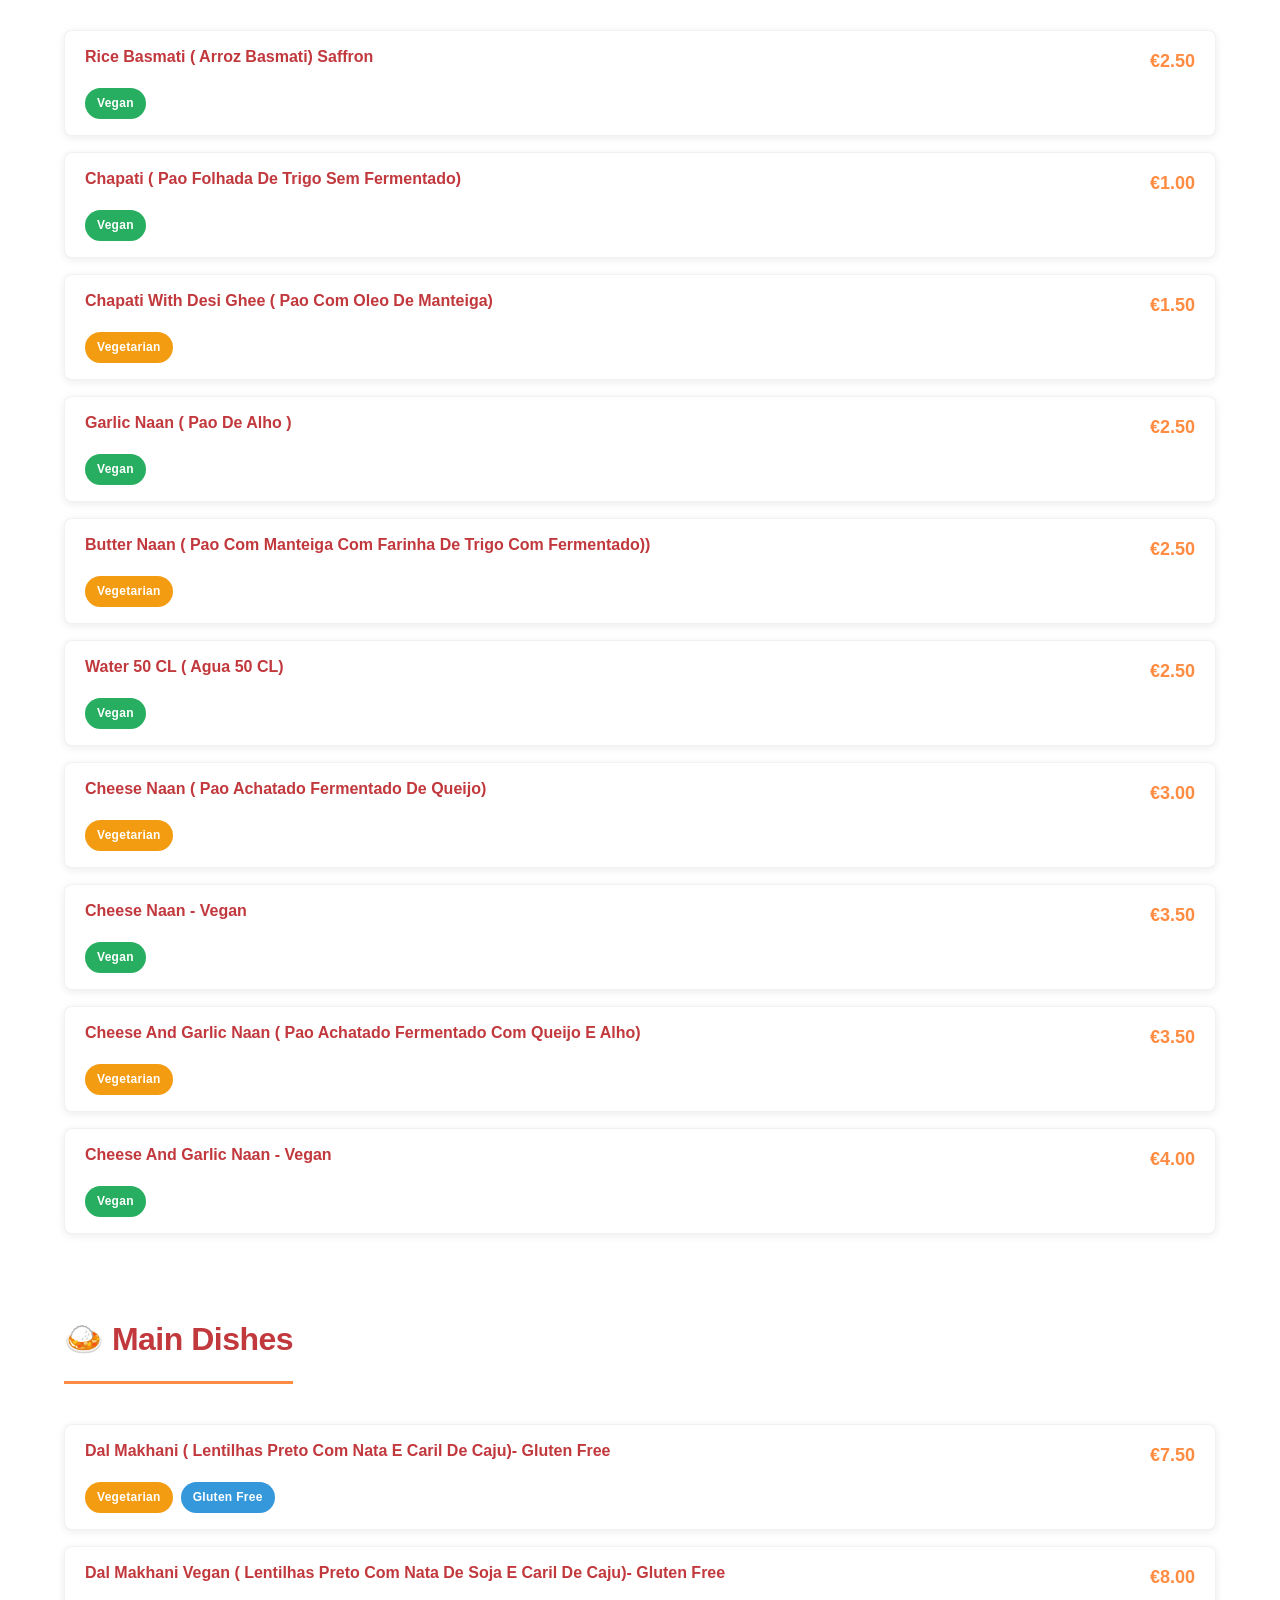
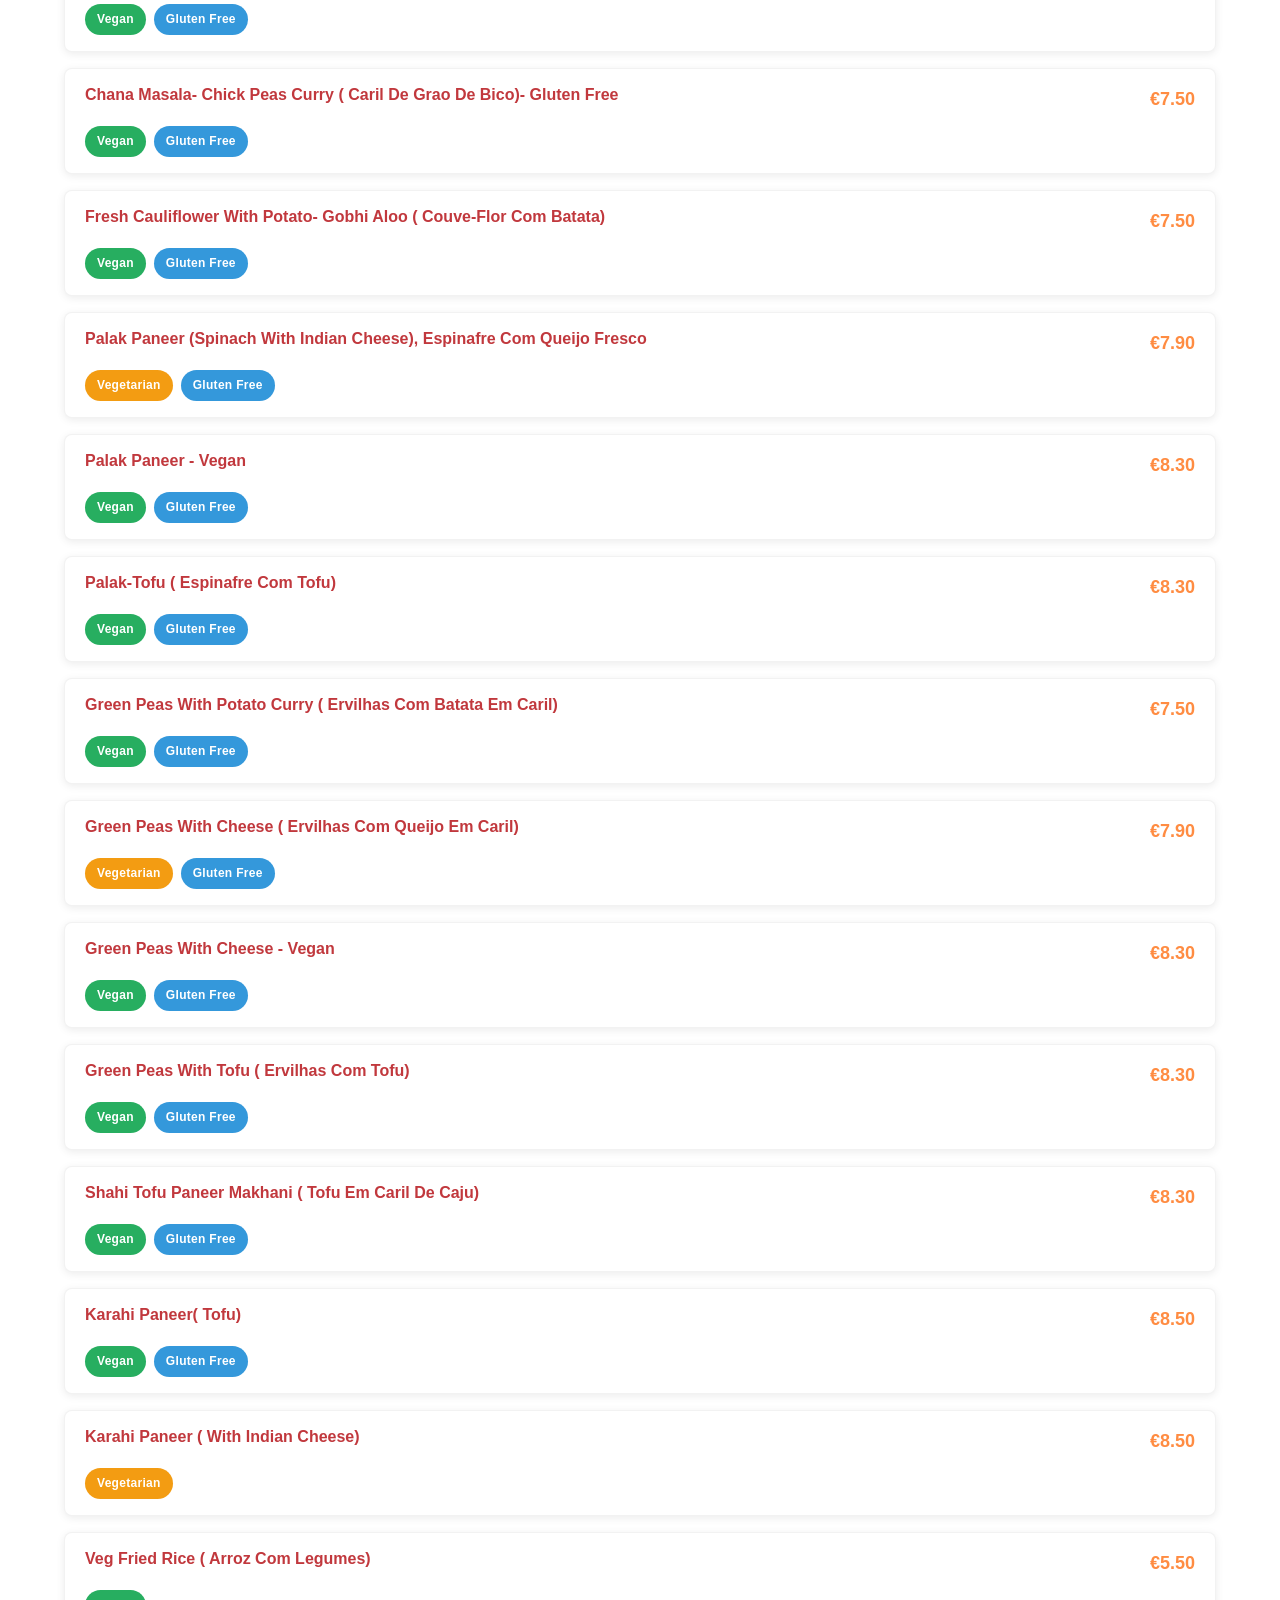
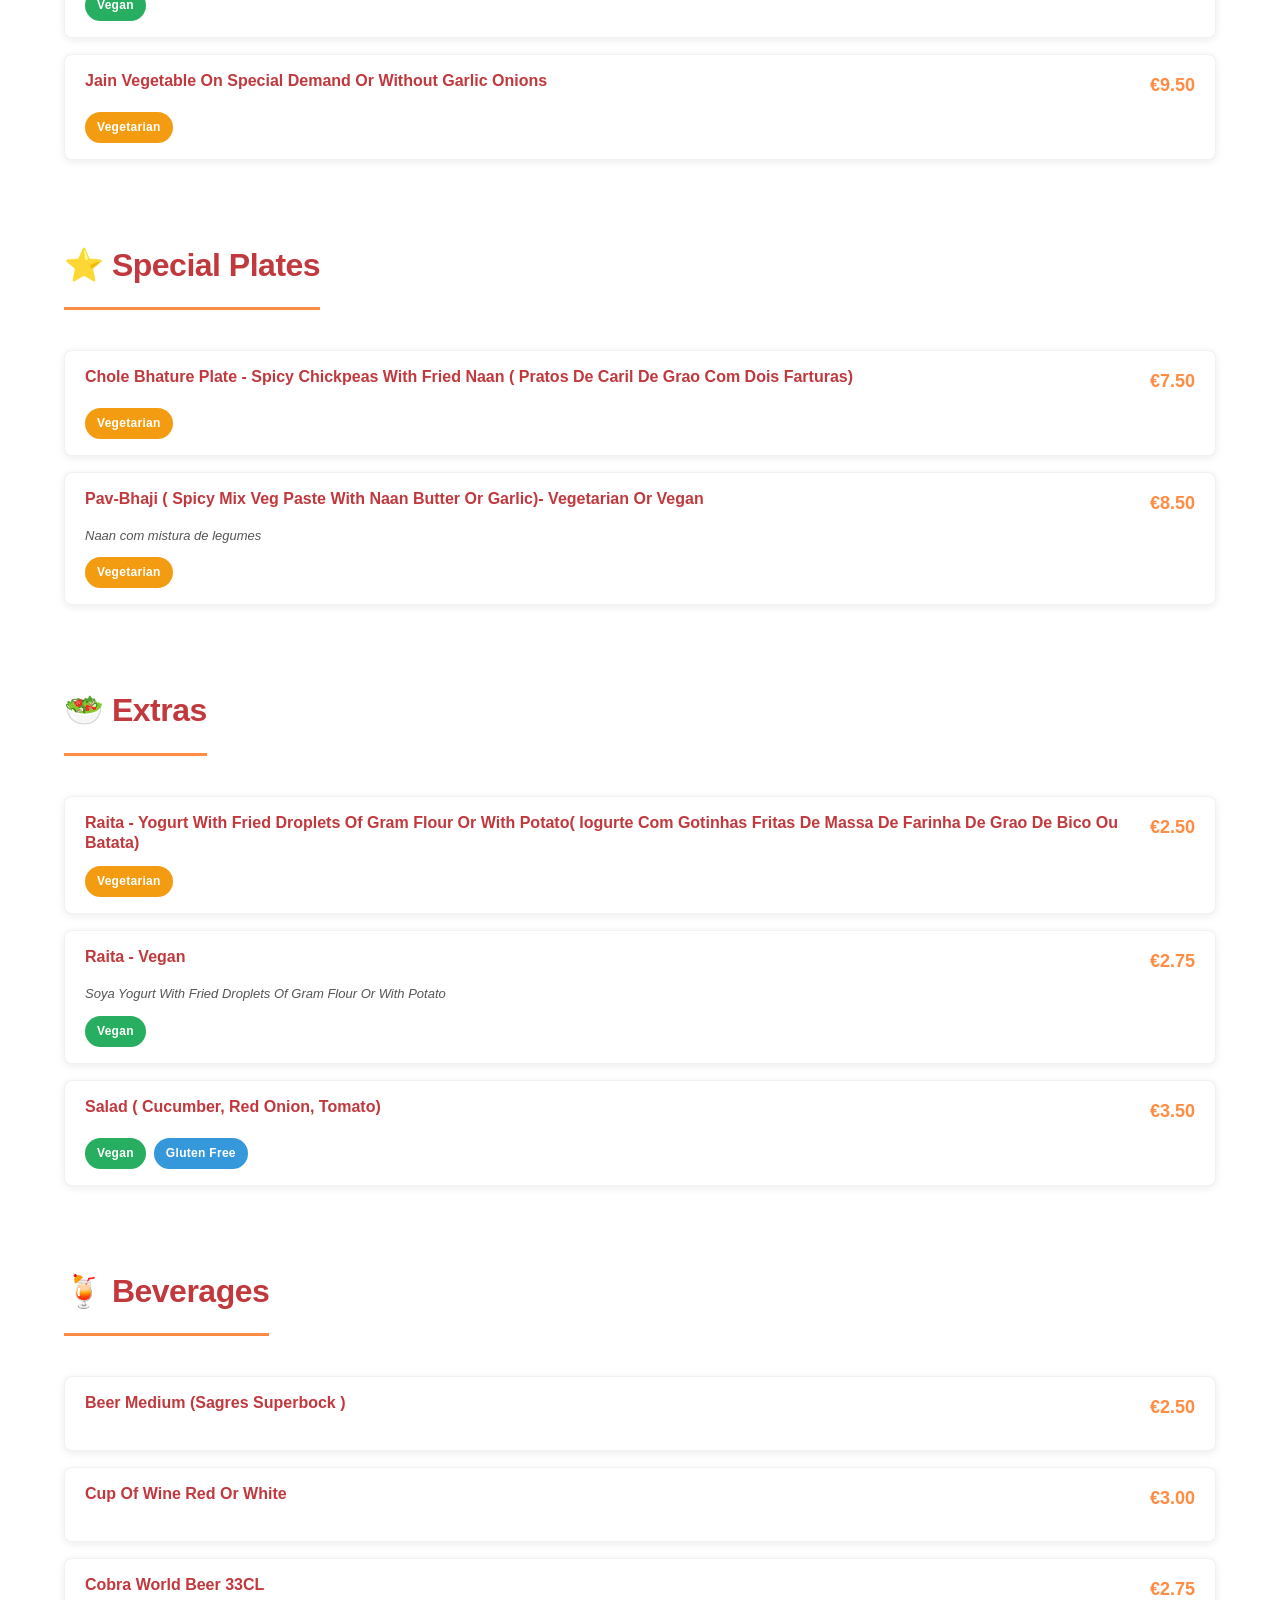
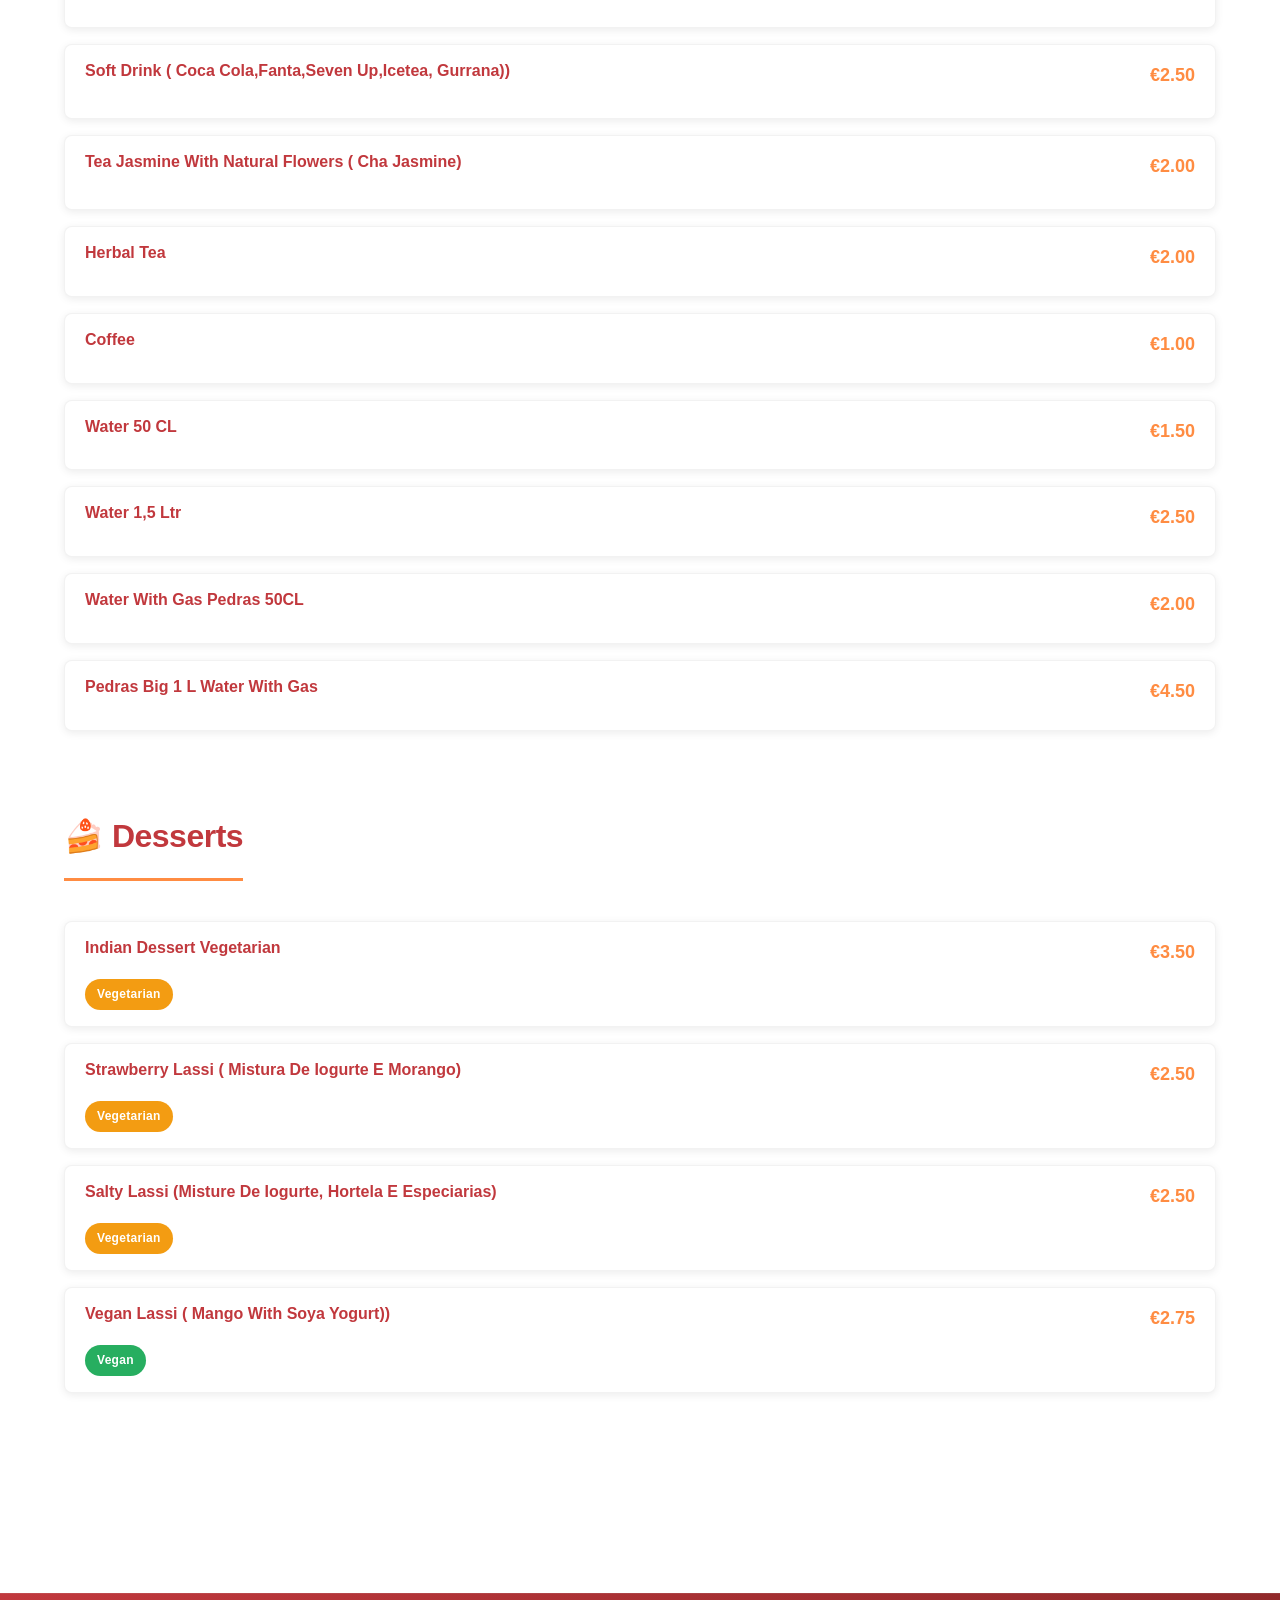
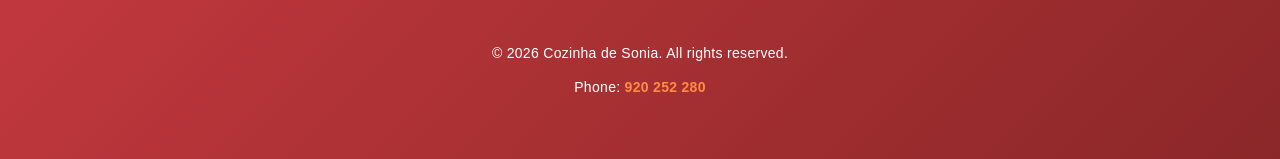
==== commit ef2153b9: "Add opening hours to contact section" ====
--- a/menu.html
+++ b/menu.html
@@ -104,7 +104,7 @@
                     <div class="menu-item">
                         <div class="item-header">
                             <h4>Papri Chat</h4>
-                            <span class="price">€5.50</span>
+                            <span class="price">€6.00</span>
                         </div>
                         <p class="description">Bolachas Crocantes De Massa Frita Comgrao De Bico, Iogurte, Tamarindo,Coentro,Hortela E Chat Masala</p>
                         <div class="diet-tags">
@@ -166,7 +166,7 @@
                     <div class="menu-item">
                         <div class="item-header">
                             <h4>Onion Dosa - (Saturday & Sunday)- Gluten Free</h4>
-                            <span class="price">€8.50</span>
+                            <span class="price">€9.50</span>
                         </div>
                         <p class="description">Onion dosa with sambhar curry and coconut sauce</p>
                         <div class="diet-tags">
@@ -360,7 +360,7 @@
                     <div class="menu-item">
                         <div class="item-header">
                             <h4>Dal Makhani Vegan ( Lentilhas Preto Com Nata De Soja E Caril De Caju)- Gluten Free</h4>
-                            <span class="price">€8.30</span>
+                            <span class="price">€8.00</span>
                         </div>
                         <p class="description"></p>
                         <div class="diet-tags">
@@ -444,7 +444,7 @@
                     <div class="menu-item">
                         <div class="item-header">
                             <h4>Green Peas With Cheese ( Ervilhas Com Queijo Em Caril)</h4>
-                            <span class="price">€7.50</span>
+                            <span class="price">€7.90</span>
                         </div>
                         <p class="description"></p>
                         <div class="diet-tags">
--- a/styles.css
+++ b/styles.css
@@ -345,6 +345,26 @@
     margin-top: 40px;
 }
 
+.hours {
+    background: rgba(193, 56, 61, 0.05);
+    padding: 20px;
+    border-radius: 8px;
+    margin: 30px 0;
+}
+
+.hours h4 {
+    color: var(--primary-color);
+    margin-bottom: 16px;
+    font-size: 18px;
+    font-weight: 700;
+}
+
+.hours p {
+    margin-bottom: 10px;
+    font-size: 14px;
+    line-height: 1.7;
+}
+
 /* Menu Section */
 .menu-section {
     padding: 120px 0;
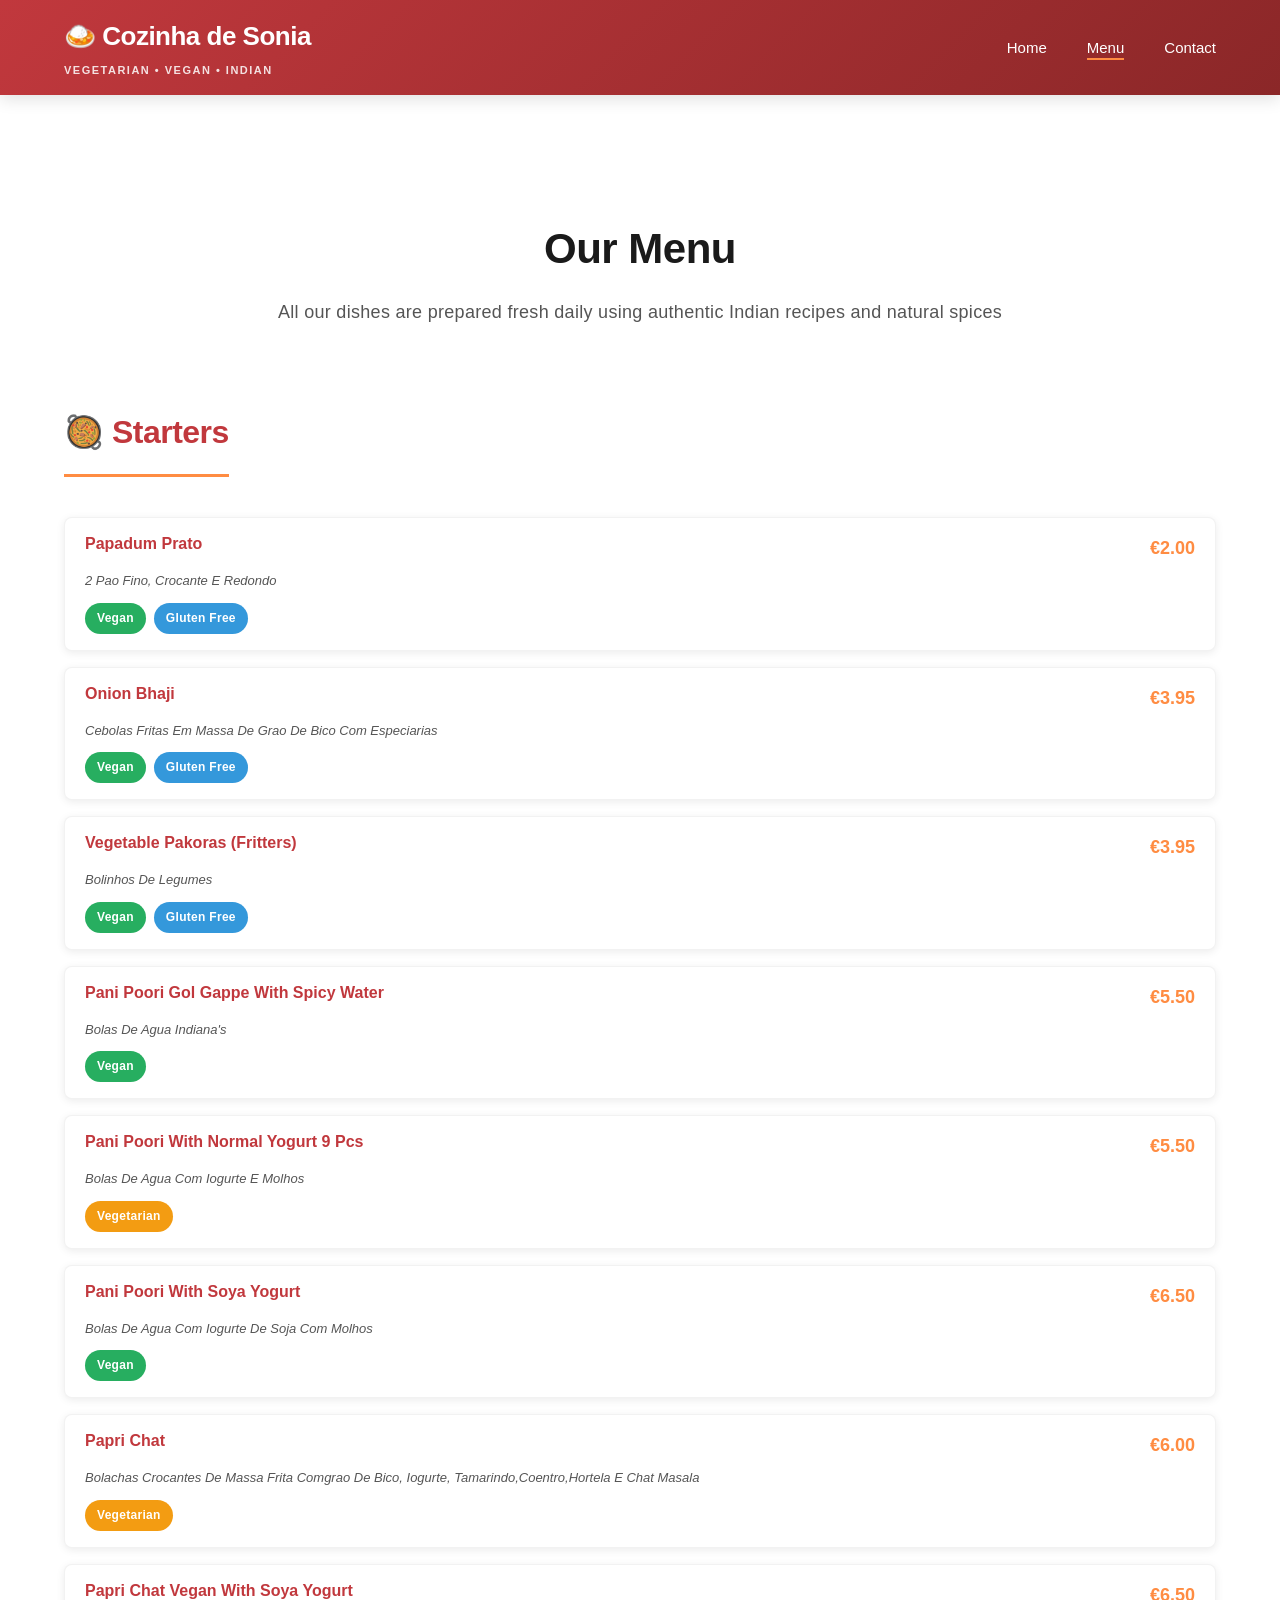
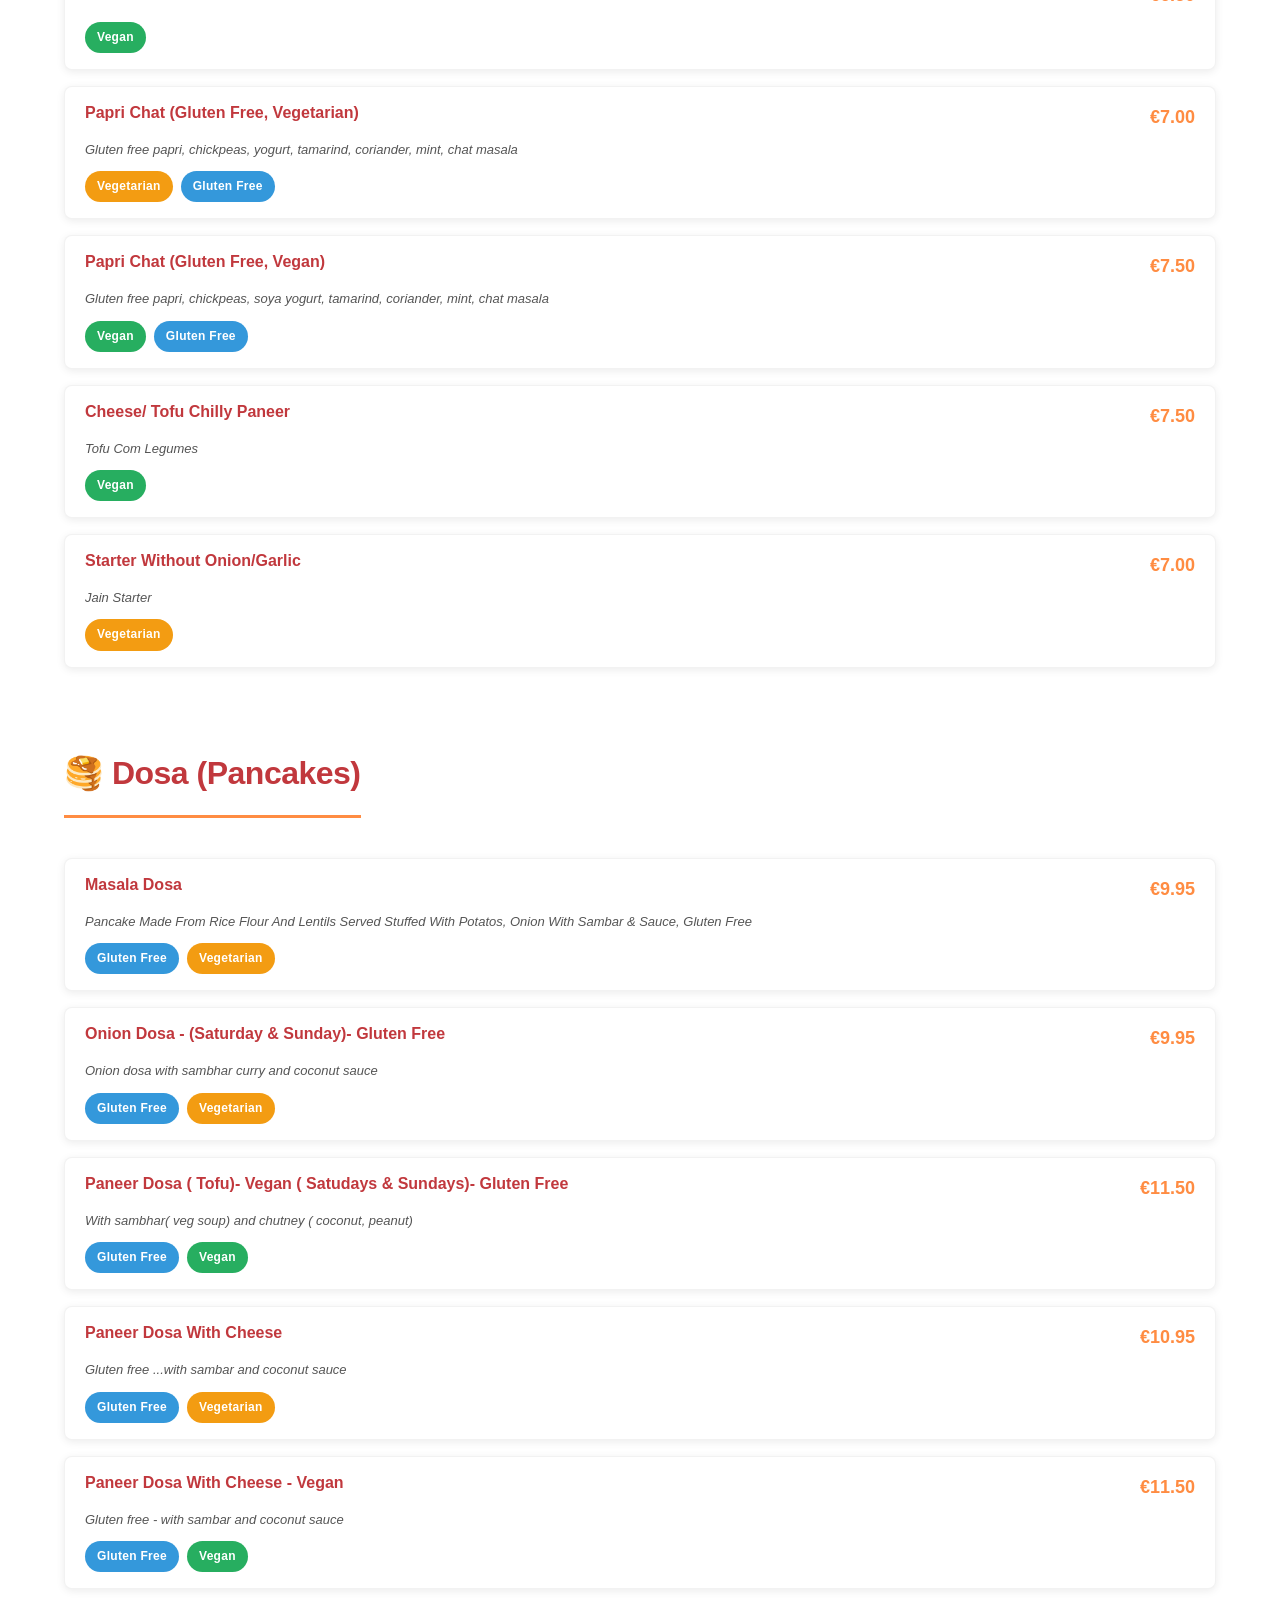
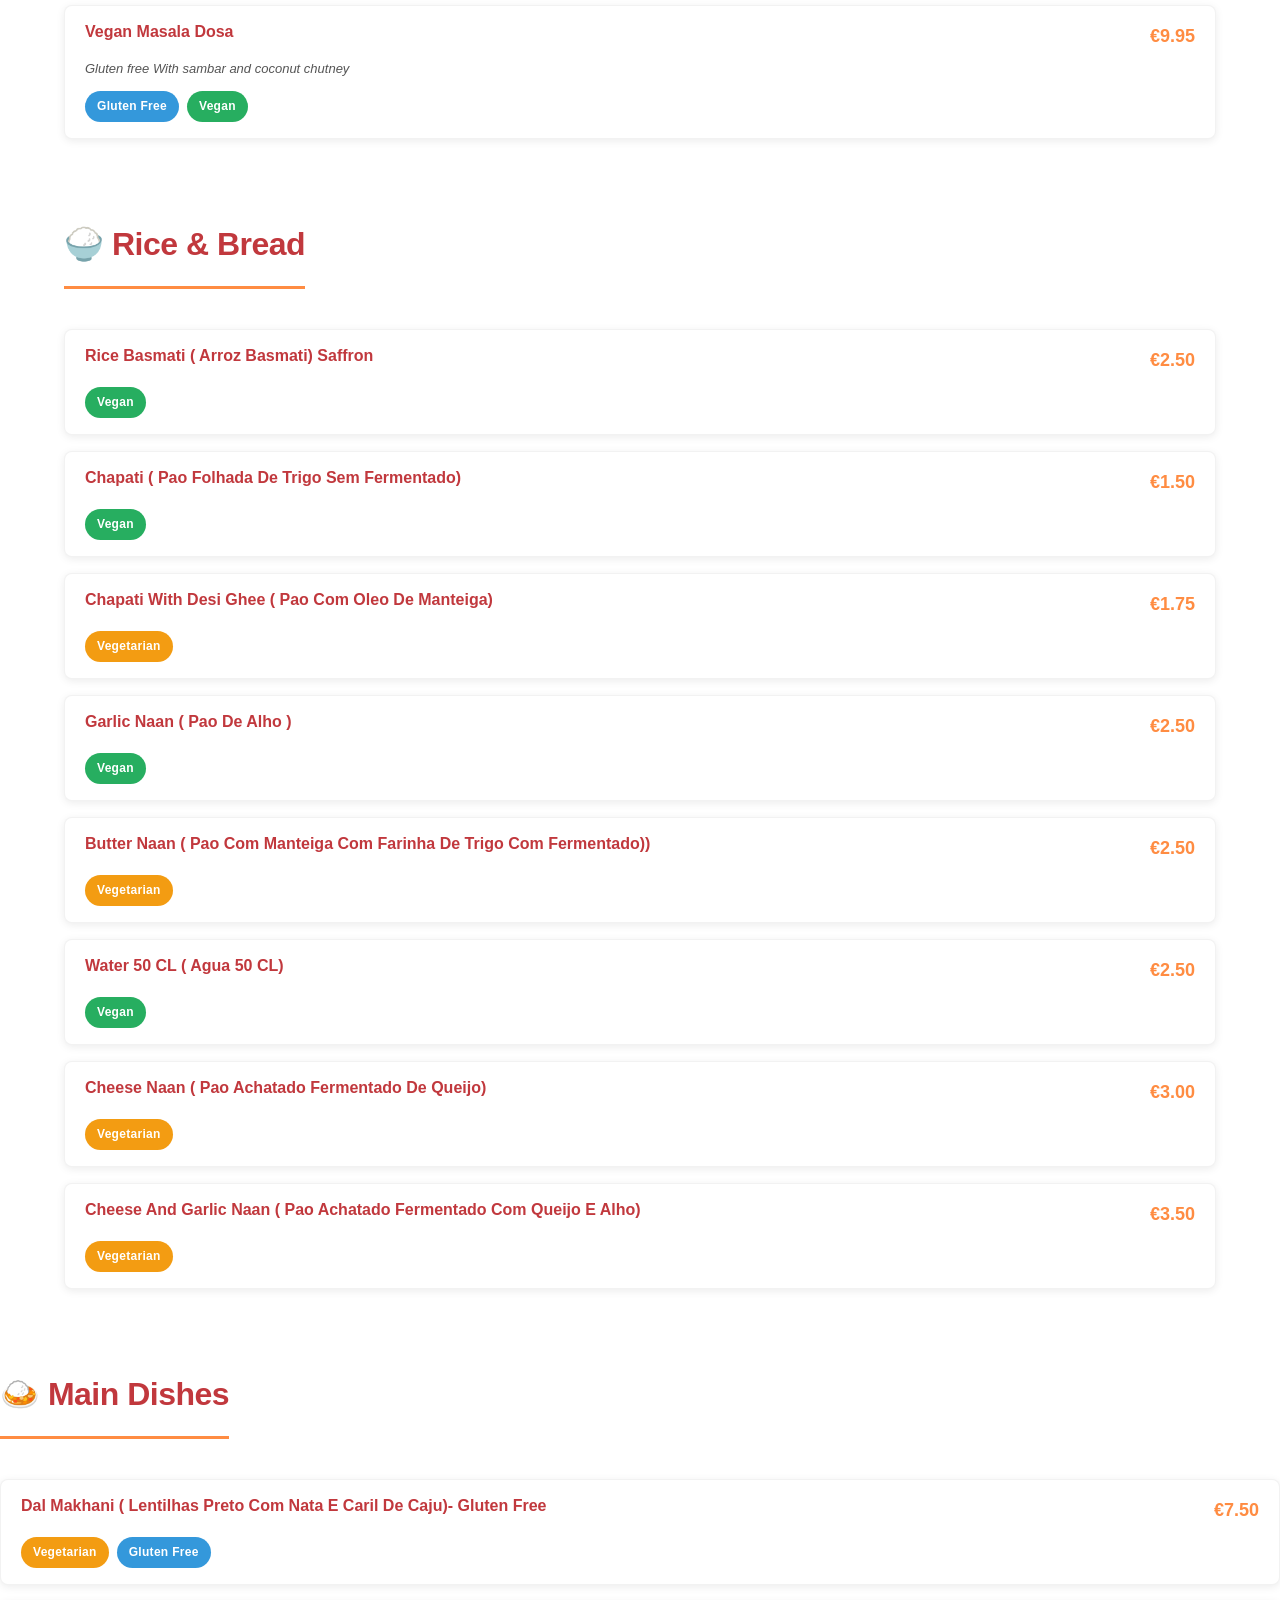
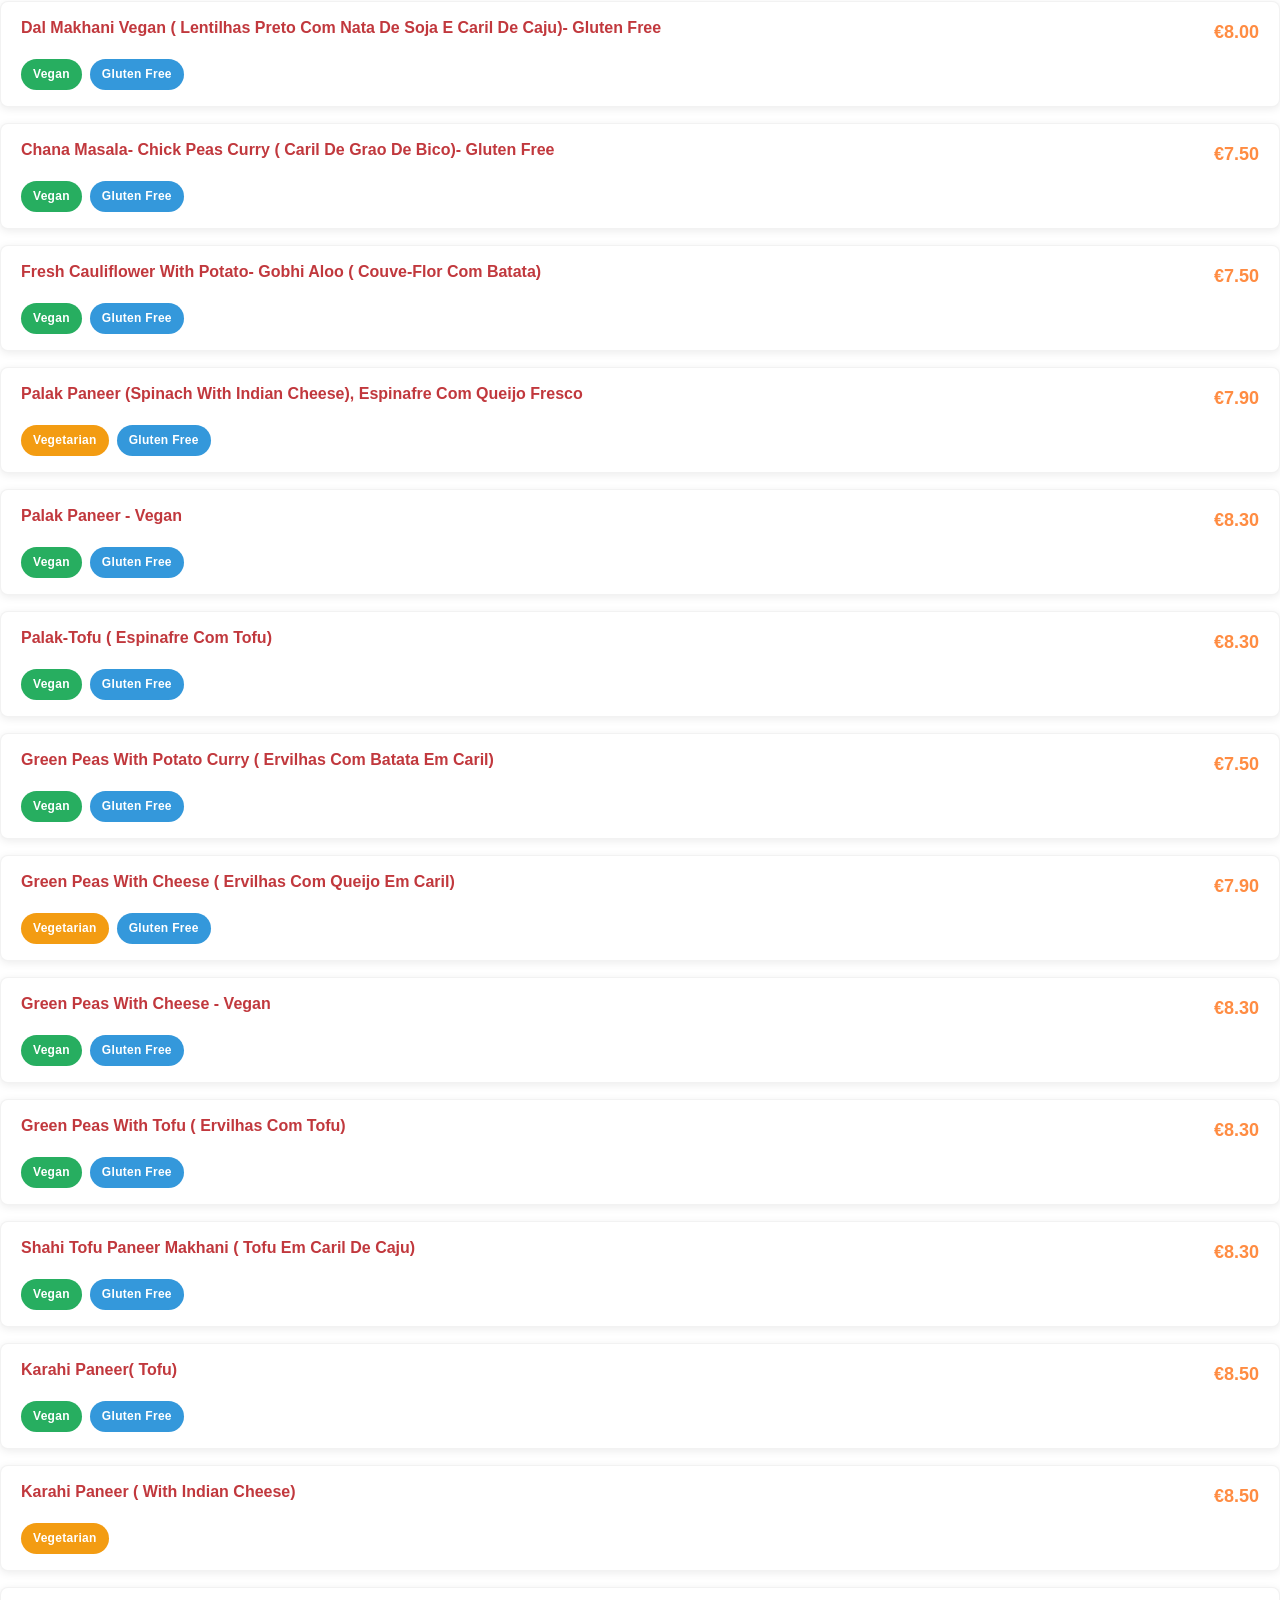
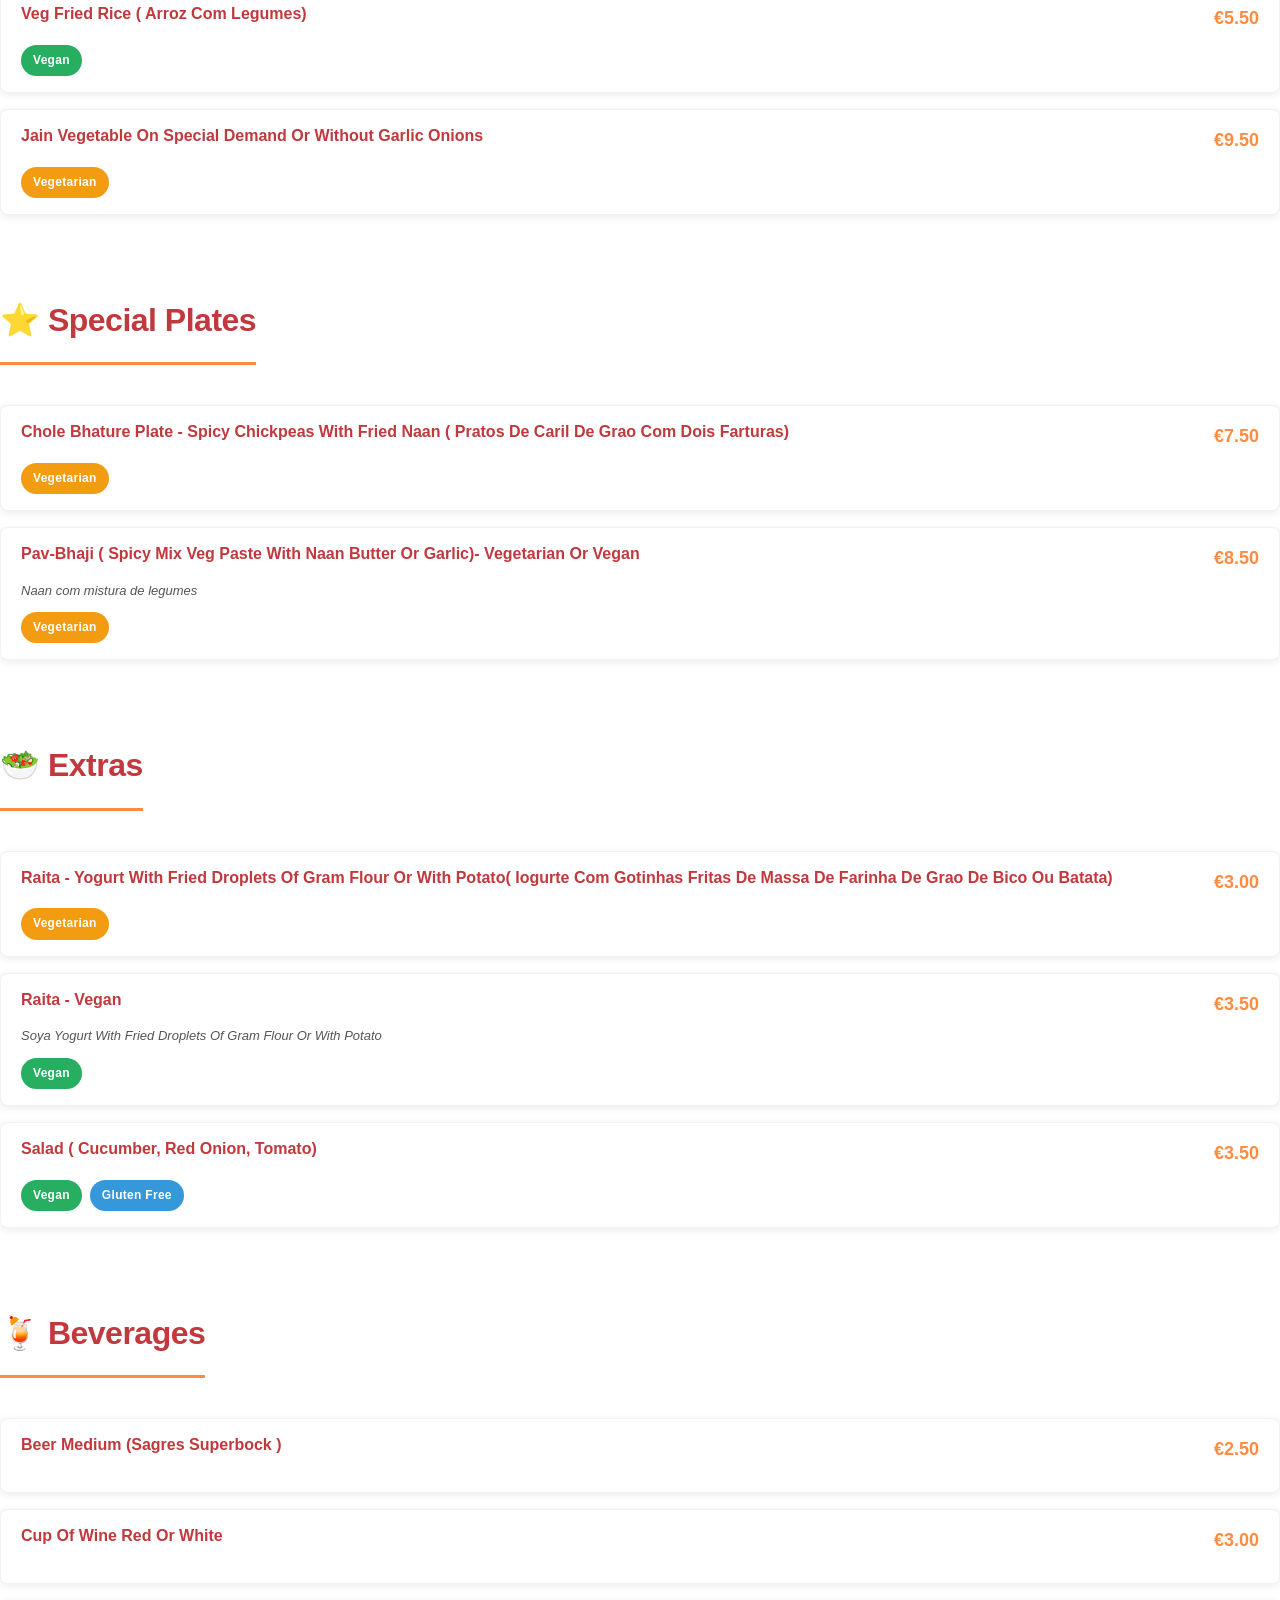
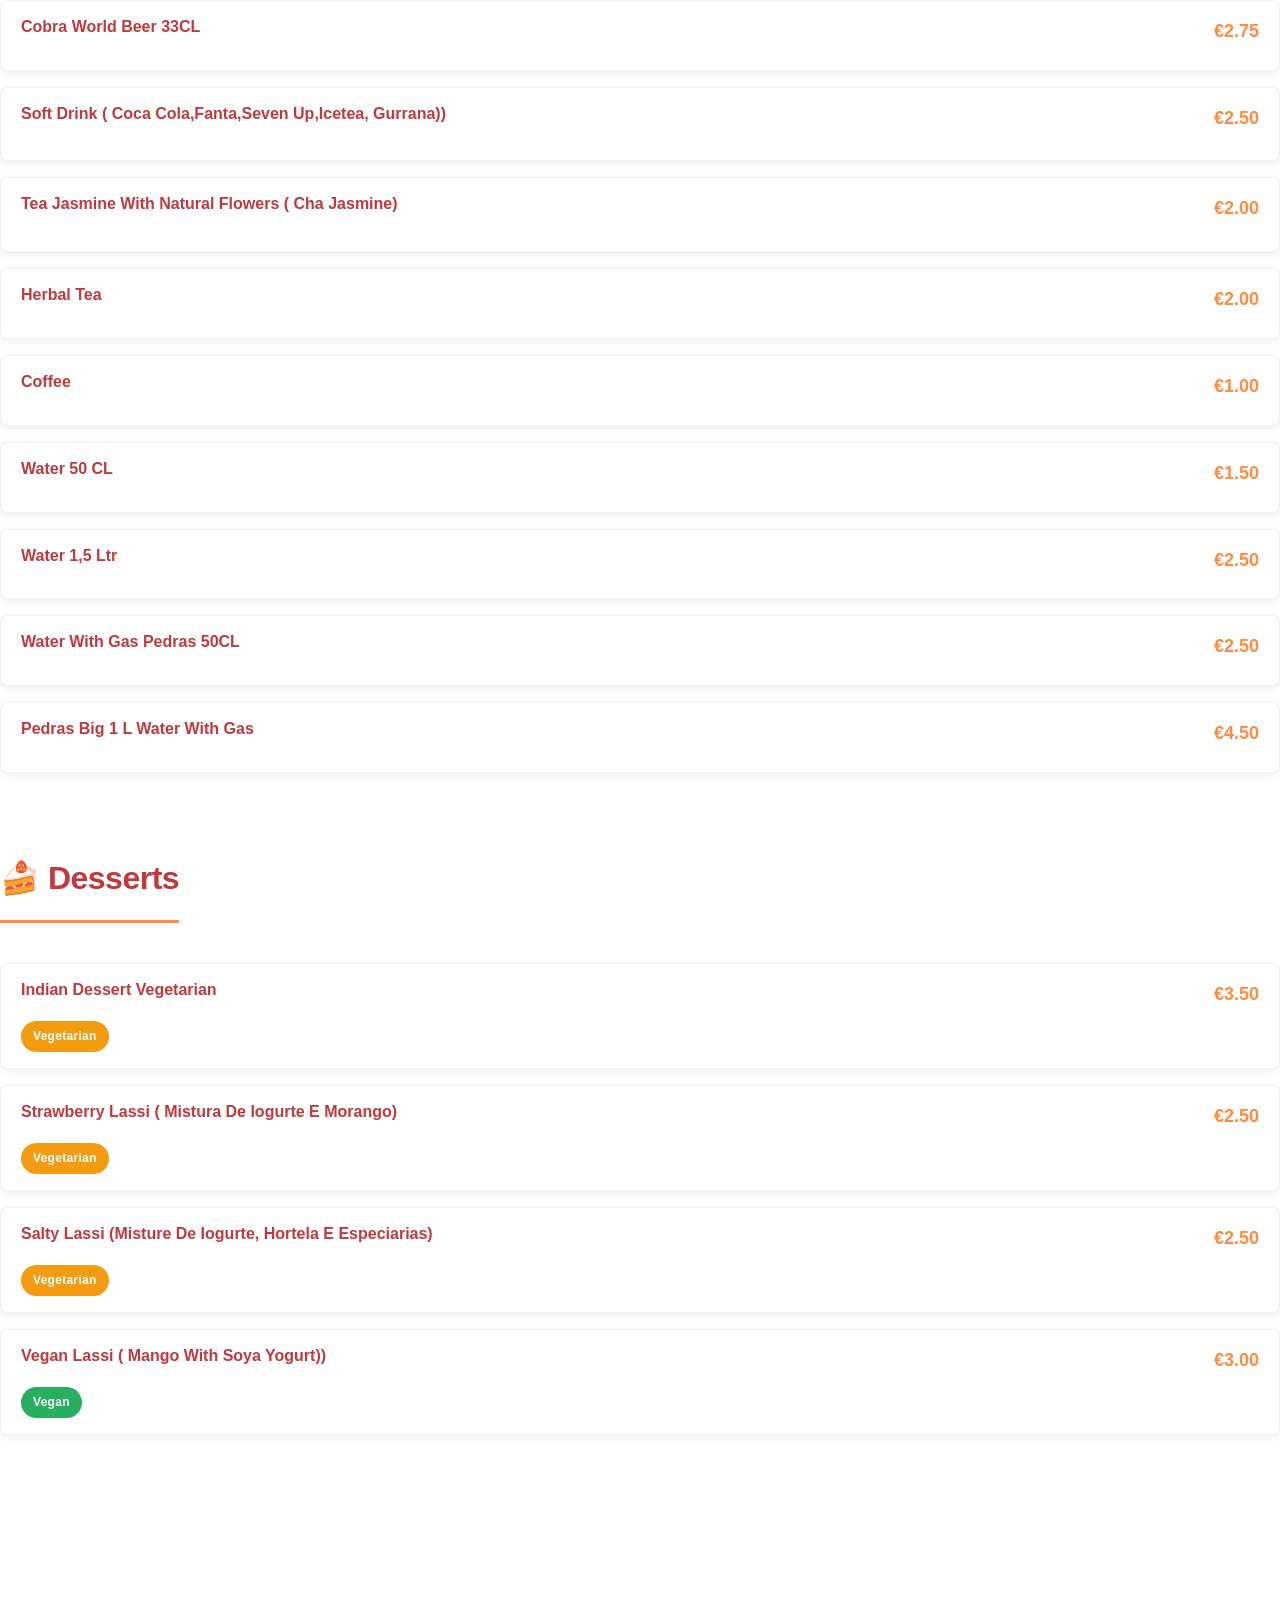
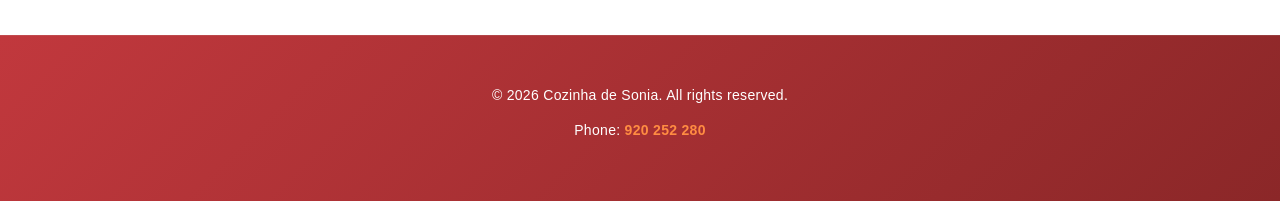
==== commit a6c81f8c: "Update menu prices" ====
--- a/menu.html
+++ b/menu.html
@@ -47,7 +47,7 @@
                     <div class="menu-item">
                         <div class="item-header">
                             <h4>Onion Bhaji</h4>
-                            <span class="price">€3.50</span>
+                            <span class="price">€3.95</span>
                         </div>
                         <p class="description">Cebolas Fritas Em Massa De Grao De Bico Com Especiarias</p>
                         <div class="diet-tags">
@@ -59,7 +59,7 @@
                     <div class="menu-item">
                         <div class="item-header">
                             <h4>Vegetable Pakoras (Fritters)</h4>
-                            <span class="price">€3.50</span>
+                            <span class="price">€3.95</span>
                         </div>
                         <p class="description">Bolinhos De Legumes</p>
                         <div class="diet-tags">
@@ -93,7 +93,7 @@
                     <div class="menu-item">
                         <div class="item-header">
                             <h4>Pani Poori With Soya Yogurt</h4>
-                            <span class="price">€6.00</span>
+                            <span class="price">€6.50</span>
                         </div>
                         <p class="description">Bolas De Agua Com Iogurte De Soja Com Molhos</p>
                         <div class="diet-tags">
@@ -122,6 +122,30 @@
                             <span class="vegan">Vegan</span>
                         </div>
                     </div>
+
+                        <div class="menu-item">
+                            <div class="item-header">
+                                <h4>Papri Chat (Gluten Free, Vegetarian)</h4>
+                                <span class="price">€7.00</span>
+                            </div>
+                            <p class="description">Gluten free papri, chickpeas, yogurt, tamarind, coriander, mint, chat masala</p>
+                            <div class="diet-tags">
+                                <span class="vegetarian">Vegetarian</span>
+                                <span class="gluten">Gluten Free</span>
+                            </div>
+                        </div>
+
+                        <div class="menu-item">
+                            <div class="item-header">
+                                <h4>Papri Chat (Gluten Free, Vegan)</h4>
+                                <span class="price">€7.50</span>
+                            </div>
+                            <p class="description">Gluten free papri, chickpeas, soya yogurt, tamarind, coriander, mint, chat masala</p>
+                            <div class="diet-tags">
+                                <span class="vegan">Vegan</span>
+                                <span class="gluten">Gluten Free</span>
+                            </div>
+                        </div>
 
                     <div class="menu-item">
                         <div class="item-header">
@@ -154,7 +178,7 @@
                     <div class="menu-item">
                         <div class="item-header">
                             <h4>Masala Dosa</h4>
-                            <span class="price">€8.50</span>
+                            <span class="price">€9.95</span>
                         </div>
                         <p class="description">Pancake Made From Rice Flour And Lentils Served Stuffed With Potatos, Onion With Sambar & Sauce, Gluten Free</p>
                         <div class="diet-tags">
@@ -166,7 +190,7 @@
                     <div class="menu-item">
                         <div class="item-header">
                             <h4>Onion Dosa - (Saturday & Sunday)- Gluten Free</h4>
-                            <span class="price">€9.50</span>
+                            <span class="price">€9.95</span>
                         </div>
                         <p class="description">Onion dosa with sambhar curry and coconut sauce</p>
                         <div class="diet-tags">
@@ -178,7 +202,7 @@
                     <div class="menu-item">
                         <div class="item-header">
                             <h4>Paneer Dosa ( Tofu)- Vegan ( Satudays & Sundays)- Gluten Free</h4>
-                            <span class="price">€10.50</span>
+                            <span class="price">€11.50</span>
                         </div>
                         <p class="description">With sambhar( veg soup) and chutney ( coconut, peanut)</p>
                         <div class="diet-tags">
@@ -190,7 +214,7 @@
                     <div class="menu-item">
                         <div class="item-header">
                             <h4>Paneer Dosa With Cheese</h4>
-                            <span class="price">€10.50</span>
+                            <span class="price">€10.95</span>
                         </div>
                         <p class="description">Gluten free ...with sambar and coconut sauce</p>
                         <div class="diet-tags">
@@ -202,7 +226,7 @@
                     <div class="menu-item">
                         <div class="item-header">
                             <h4>Paneer Dosa With Cheese - Vegan</h4>
-                            <span class="price">€10.50</span>
+                            <span class="price">€11.50</span>
                         </div>
                         <p class="description">Gluten free - with sambar and coconut sauce</p>
                         <div class="diet-tags">
@@ -214,7 +238,7 @@
                     <div class="menu-item">
                         <div class="item-header">
                             <h4>Vegan Masala Dosa</h4>
-                            <span class="price">€9.50</span>
+                            <span class="price">€9.95</span>
                         </div>
                         <p class="description">Gluten free With sambar and coconut chutney</p>
                         <div class="diet-tags">
@@ -243,7 +267,7 @@
                     <div class="menu-item">
                         <div class="item-header">
                             <h4>Chapati ( Pao Folhada De Trigo Sem Fermentado)</h4>
-                            <span class="price">€1.00</span>
+                            <span class="price">€1.50</span>
                         </div>
                         <p class="description"></p>
                         <div class="diet-tags">
@@ -254,7 +278,7 @@
                     <div class="menu-item">
                         <div class="item-header">
                             <h4>Chapati With Desi Ghee ( Pao Com Oleo De Manteiga)</h4>
-                            <span class="price">€1.50</span>
+                            <span class="price">€1.75</span>
                         </div>
                         <p class="description"></p>
                         <div class="diet-tags">
@@ -306,16 +330,7 @@
                         </div>
                     </div>
 
-                    <div class="menu-item">
-                        <div class="item-header">
-                            <h4>Cheese Naan - Vegan</h4>
-                            <span class="price">€3.50</span>
-                        </div>
-                        <p class="description"></p>
-                        <div class="diet-tags">
-                            <span class="vegan">Vegan</span>
-                        </div>
-                    </div>
+                    
 
                     <div class="menu-item">
                         <div class="item-header">
@@ -328,15 +343,6 @@
                         </div>
                     </div>
 
-                    <div class="menu-item">
-                        <div class="item-header">
-                            <h4>Cheese And Garlic Naan - Vegan</h4>
-                            <span class="price">€4.00</span>
-                        </div>
-                        <p class="description"></p>
-                        <div class="diet-tags">
-                            <span class="vegan">Vegan</span>
-                        </div>
                     </div>
                 </div>
             </div>
@@ -571,7 +577,7 @@
                     <div class="menu-item">
                         <div class="item-header">
                             <h4>Raita - Yogurt With Fried Droplets Of Gram Flour Or With Potato( Iogurte Com Gotinhas Fritas De Massa De Farinha De Grao De Bico Ou Batata)</h4>
-                            <span class="price">€2.50</span>
+                            <span class="price">€3.00</span>
                         </div>
                         <p class="description"></p>
                         <div class="diet-tags">
@@ -582,7 +588,7 @@
                     <div class="menu-item">
                         <div class="item-header">
                             <h4>Raita - Vegan</h4>
-                            <span class="price">€2.75</span>
+                            <span class="price">€3.50</span>
                         </div>
                         <p class="description">Soya Yogurt With Fried Droplets Of Gram Flour Or With Potato</p>
                         <div class="diet-tags">
@@ -687,7 +693,7 @@
                     <div class="menu-item">
                         <div class="item-header">
                             <h4>Water With Gas Pedras 50CL</h4>
-                            <span class="price">€2.00</span>
+                            <span class="price">€2.50</span>
                         </div>
                         <div class="diet-tags"></div>
                     </div>
@@ -742,7 +748,7 @@
                     <div class="menu-item">
                         <div class="item-header">
                             <h4>Vegan Lassi ( Mango With Soya Yogurt))</h4>
-                            <span class="price">€2.75</span>
+                            <span class="price">€3.00</span>
                         </div>
                         <p class="description"></p>
                         <div class="diet-tags">
